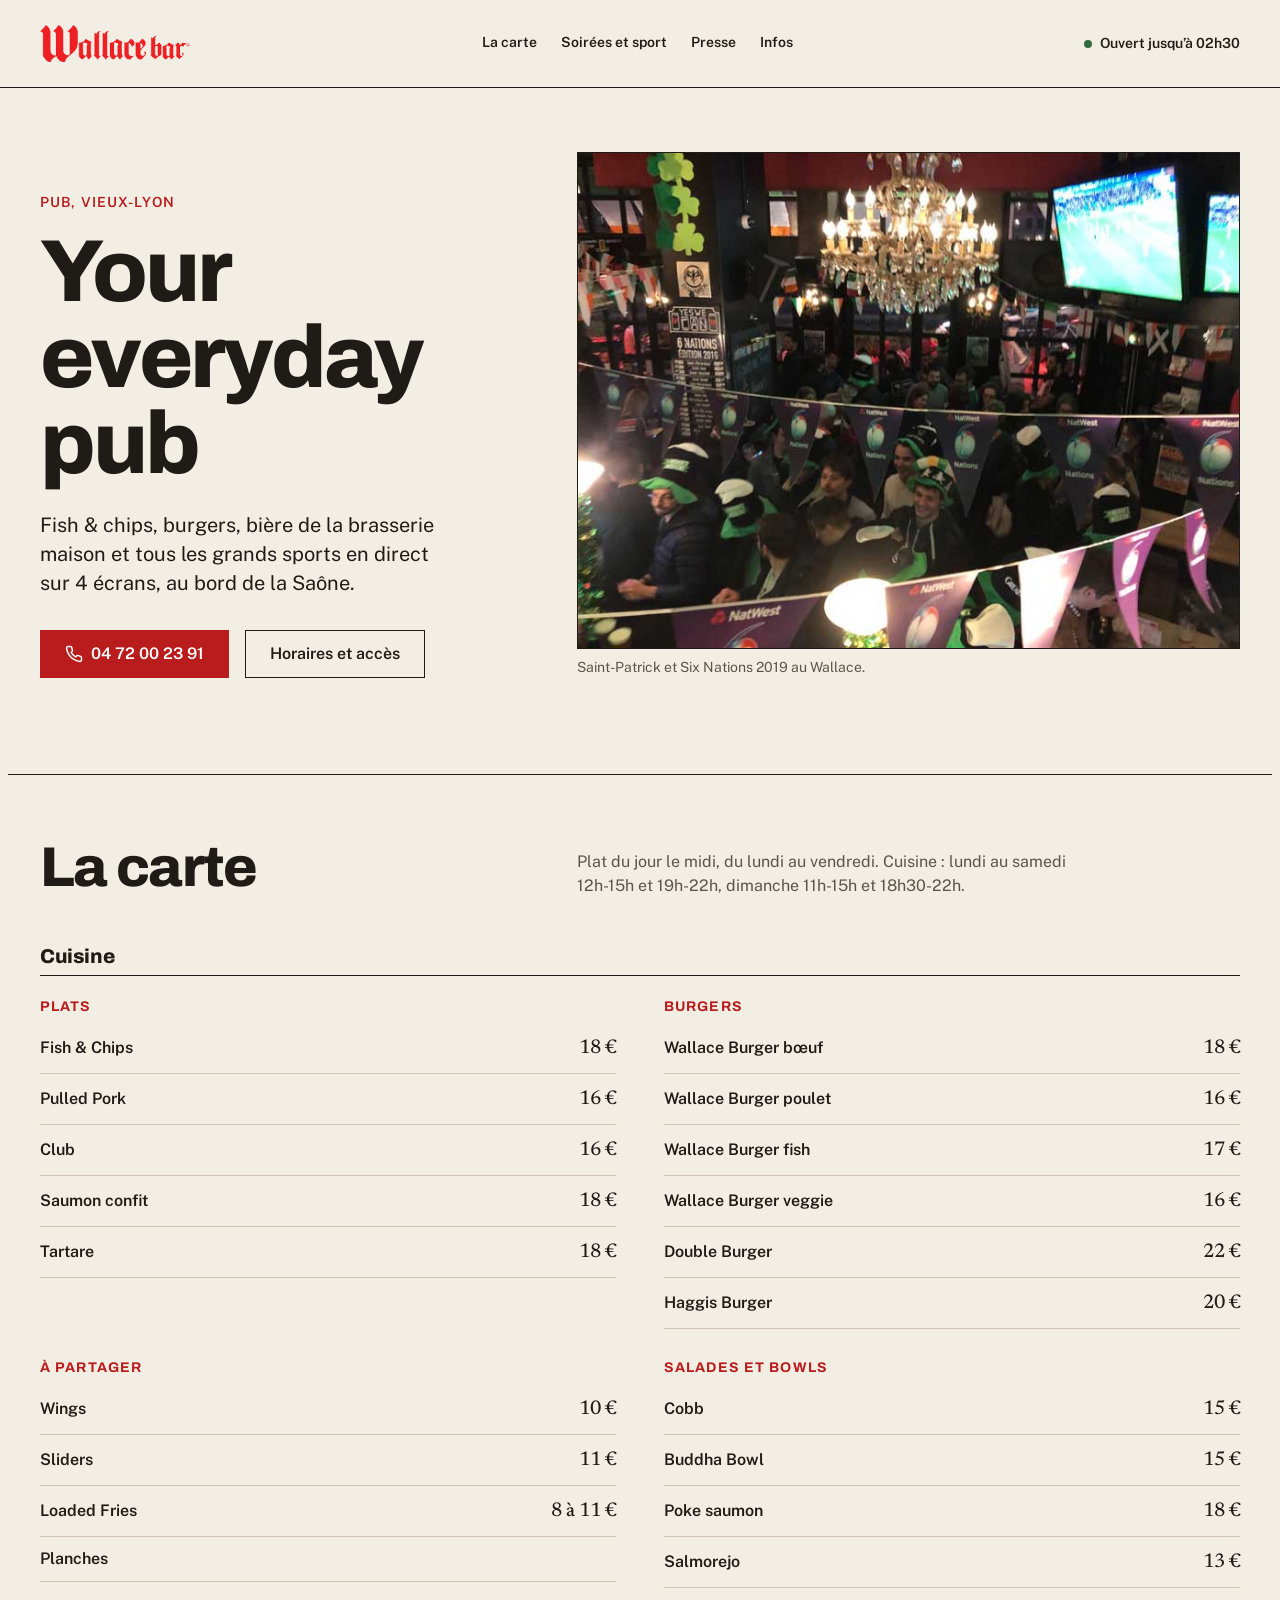
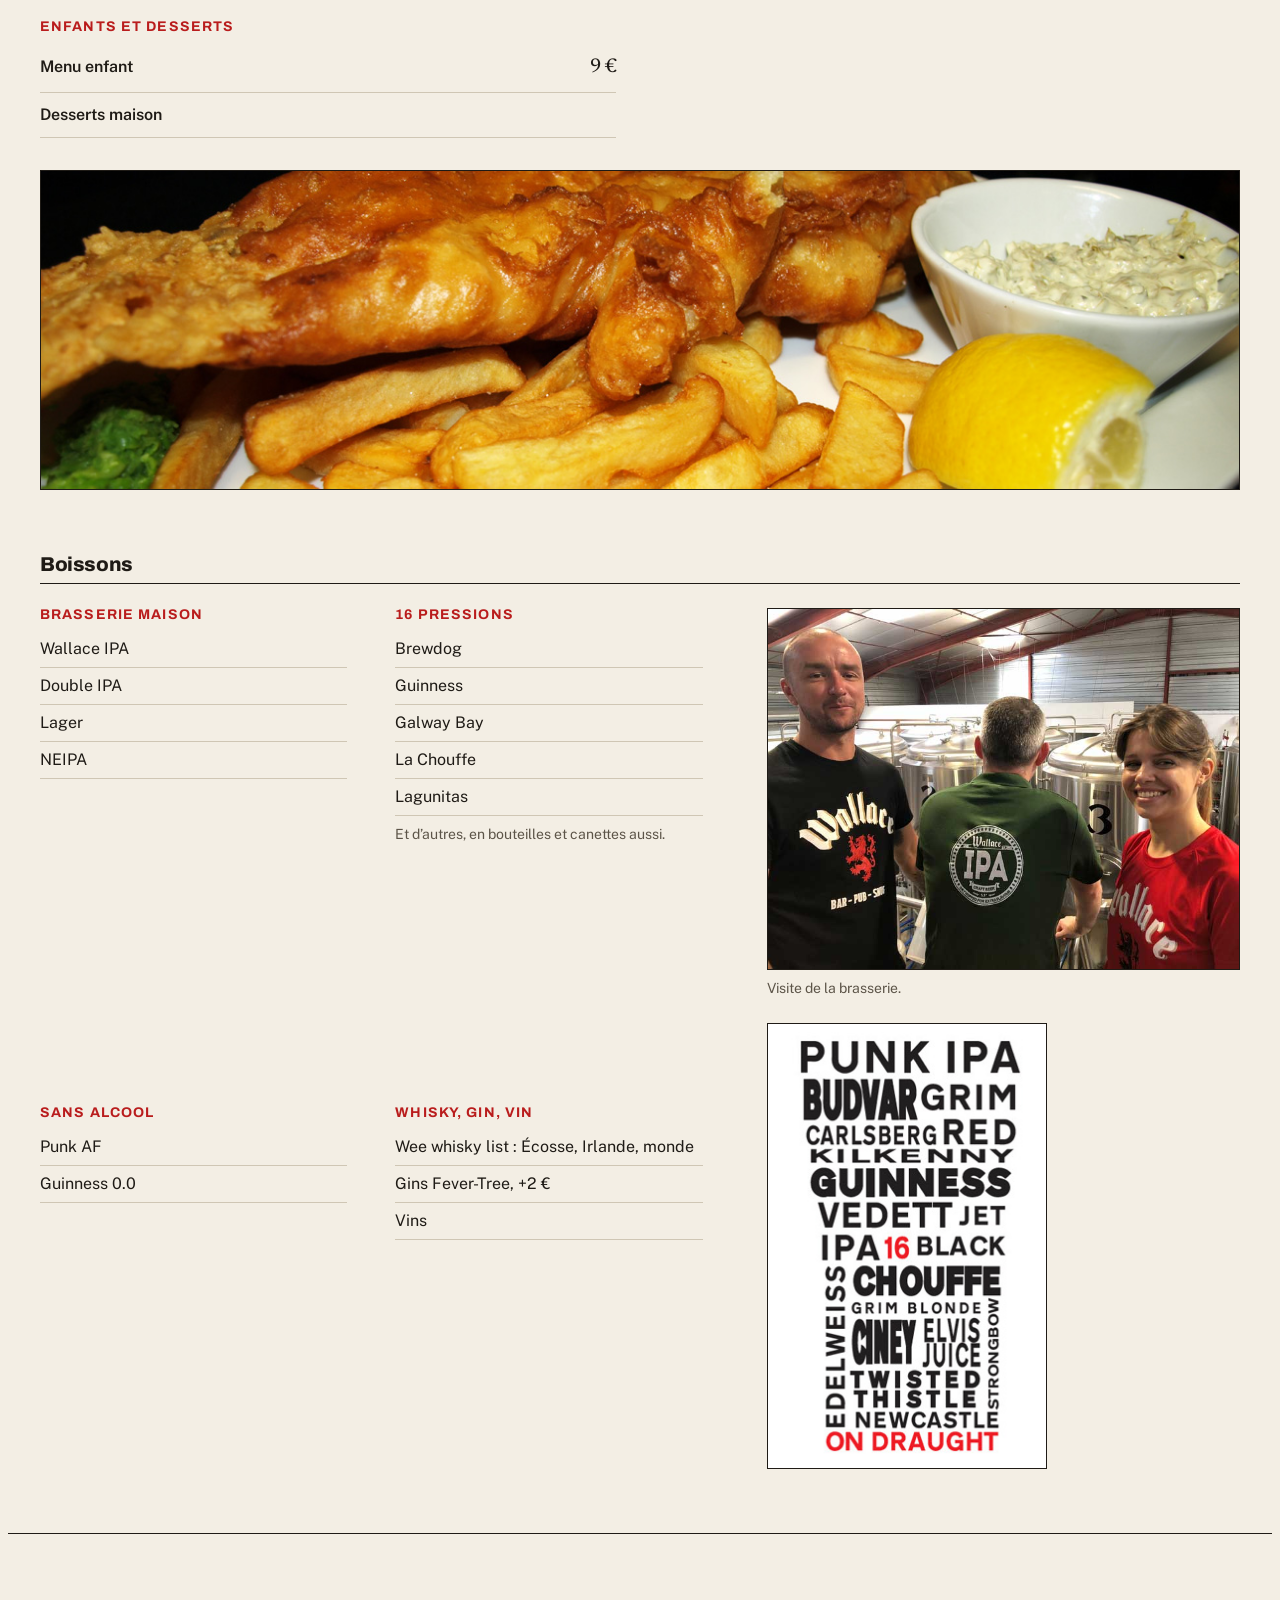
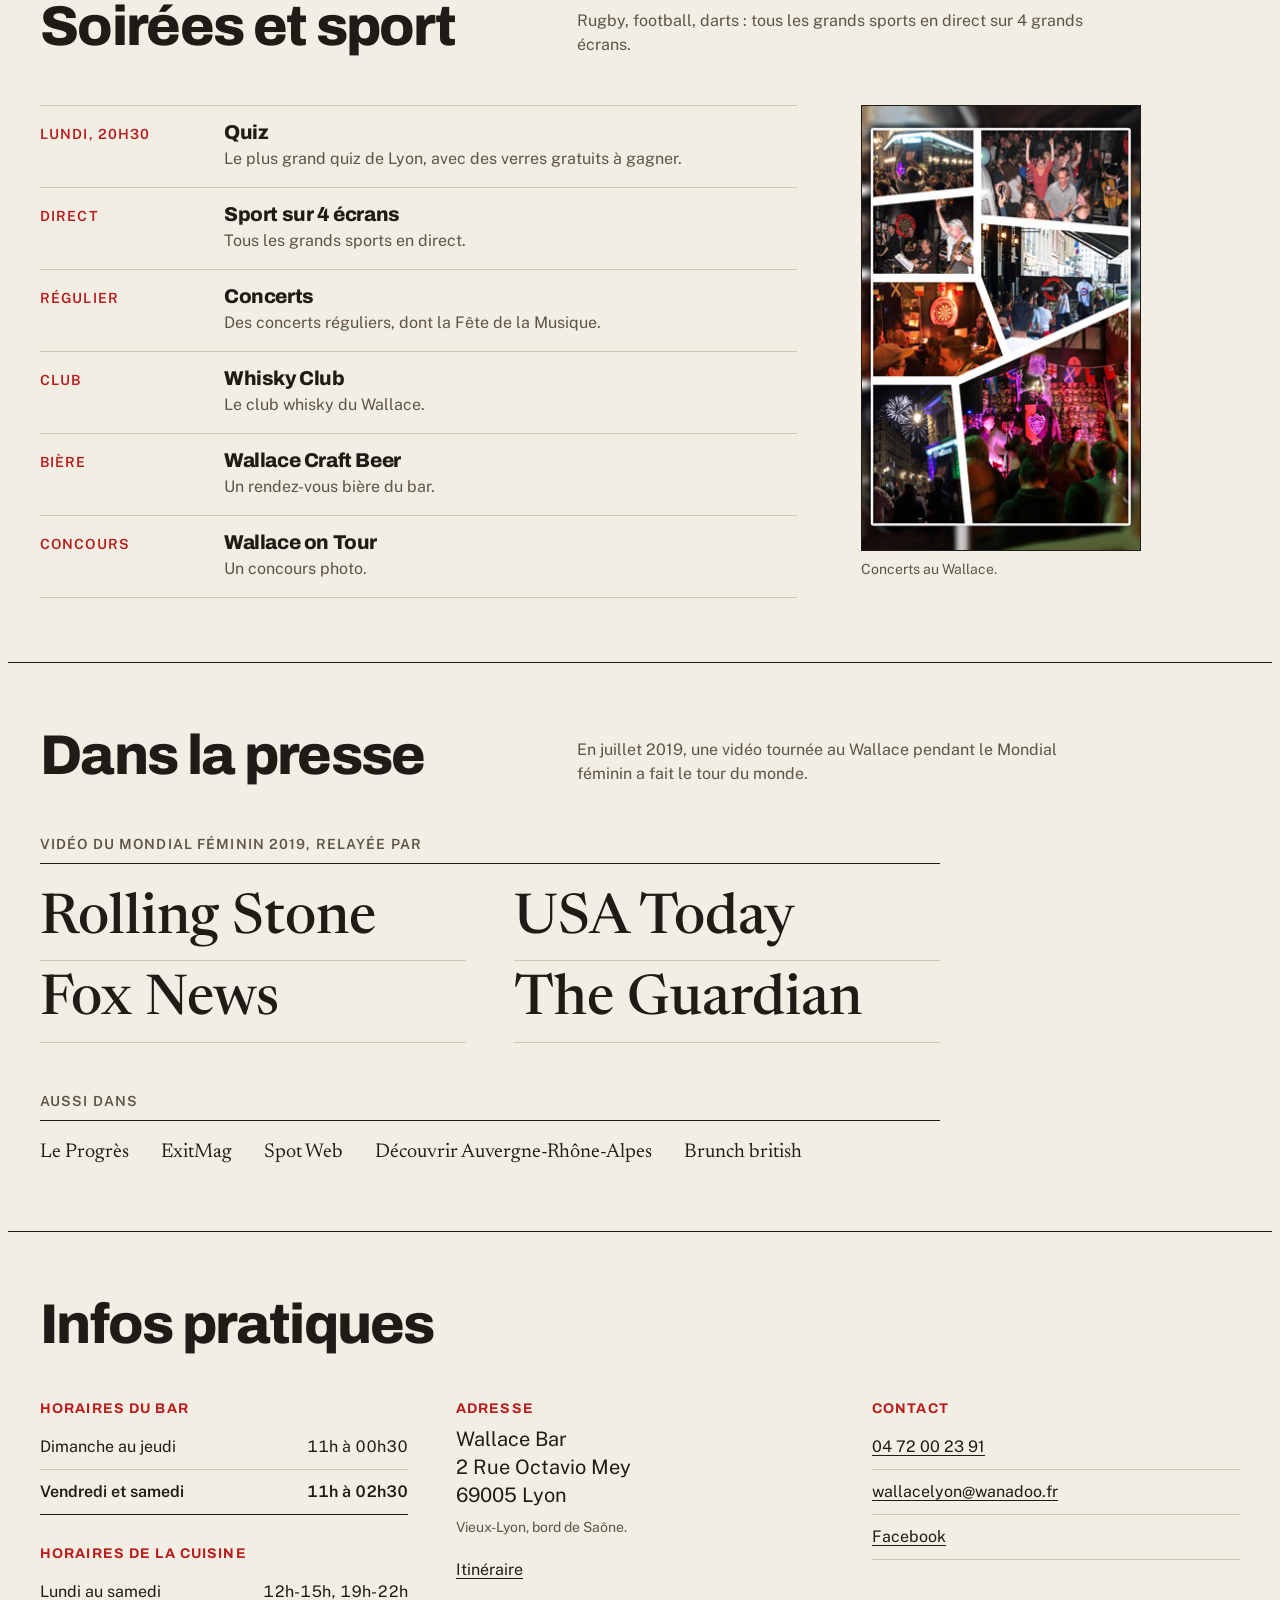
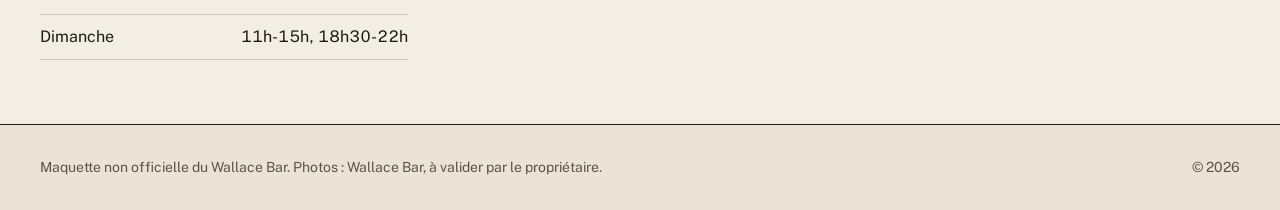
==== bar/index.html @ 7d2af1fa "Refonte anti-IA : deux versions (pub vivant, bar editorial), plan et photos officielles Co-Authored-" ====
<!doctype html>
<html lang="fr">
<head>
  <meta charset="utf-8">
  <meta name="viewport" content="width=device-width, initial-scale=1">
  <title>Wallace Bar Lyon, pub du Vieux-Lyon</title>
  <meta name="description" content="Wallace Bar, 2 rue Octavio Mey à Lyon 5e : fish & chips, burgers, bières de la brasserie maison, sport en direct sur 4 écrans, quiz le lundi à 20h30.">
  <meta name="theme-color" content="#f3eee4">
  <link rel="preconnect" href="https://fonts.googleapis.com">
  <link rel="preconnect" href="https://fonts.gstatic.com" crossorigin>
  <link href="https://fonts.googleapis.com/css2?family=Archivo:wght@700;800&family=Newsreader:wght@400;500&family=Public+Sans:wght@400;600&display=swap" rel="stylesheet">
  <link rel="stylesheet" href="styles.css">
  <script>document.documentElement.classList.add('js');</script>
  <script type="application/ld+json">
  {
    "@context": "https://schema.org",
    "@type": "BarOrPub",
    "name": "Wallace Bar",
    "description": "Pub à Lyon : fish & chips, burgers, bières de la brasserie maison, sport en direct sur 4 écrans.",
    "address": {
      "@type": "PostalAddress",
      "streetAddress": "2 Rue Octavio Mey",
      "postalCode": "69005",
      "addressLocality": "Lyon",
      "addressCountry": "FR"
    },
    "telephone": "+33472002391",
    "email": "wallacelyon@wanadoo.fr",
    "servesCuisine": ["Fish and chips", "Burgers"],
    "openingHoursSpecification": [
      { "@type": "OpeningHoursSpecification", "dayOfWeek": ["Sunday", "Monday", "Tuesday", "Wednesday", "Thursday"], "opens": "11:00", "closes": "00:30" },
      { "@type": "OpeningHoursSpecification", "dayOfWeek": ["Friday", "Saturday"], "opens": "11:00", "closes": "02:30" }
    ],
    "sameAs": ["https://www.facebook.com/wallace.bar.9"]
  }
  </script>
</head>
<body>
  <a class="skip" href="#contenu">Aller au contenu</a>

  <header class="top">
    <div class="wrap top__row">
      <a class="top__logo" href="#haut" aria-label="Wallace Bar, haut de page">
        <img src="../assets/img/real/wallacebarlogo.png" width="450" height="113" alt="Wallace bar">
      </a>
      <nav class="top__nav" aria-label="Principal">
        <ul>
          <li><a href="#carte">La carte</a></li>
          <li><a href="#soirees">Soirées et sport</a></li>
          <li><a href="#presse">Presse</a></li>
          <li><a href="#infos">Infos</a></li>
        </ul>
      </nav>
      <p class="status" data-status><span class="status__dot" aria-hidden="true"></span><span class="status__label">Horaires</span></p>
    </div>
  </header>

  <main id="contenu">
    <section class="hero wrap" id="haut" aria-labelledby="hero-titre">
      <div class="hero__text">
        <p class="kicker">Pub, Vieux-Lyon</p>
        <h1 id="hero-titre">Your everyday pub</h1>
        <p class="hero__lead">Fish &amp; chips, burgers, bière de la brasserie maison et tous les grands sports en direct sur 4 écrans, au bord de la Saône.</p>
        <p class="hero__actions">
          <a class="btn" href="tel:+33472002391">
            <svg viewBox="0 0 24 24" width="18" height="18" fill="none" stroke="currentColor" stroke-width="2" stroke-linecap="round" stroke-linejoin="round" aria-hidden="true"><path d="M22 16.92v3a2 2 0 0 1-2.18 2 19.79 19.79 0 0 1-8.63-3.07 19.5 19.5 0 0 1-6-6 19.79 19.79 0 0 1-3.07-8.67A2 2 0 0 1 4.11 2h3a2 2 0 0 1 2 1.72c.13.96.36 1.9.7 2.81a2 2 0 0 1-.45 2.11L8.09 9.91a16 16 0 0 0 6 6l1.27-1.27a2 2 0 0 1 2.11-.45c.91.34 1.85.57 2.81.7A2 2 0 0 1 22 16.92z"/></svg>
            04 72 00 23 91
          </a>
          <a class="btn btn--ghost" href="#infos">Horaires et accès</a>
        </p>
      </div>
      <figure class="hero__photo">
        <img src="../assets/img/real/st-patricks-2019-wallace-01.jpg" width="720" height="540" alt="La salle du Wallace pleine un soir de match, guirlandes de la Coupe des Six Nations, chapeaux verts de la Saint-Patrick et écrans de télévision au fond">
        <figcaption>Saint-Patrick et Six Nations 2019 au Wallace.</figcaption>
      </figure>
    </section>

    <section class="sec wrap" id="carte" aria-labelledby="carte-titre">
      <header class="sec__head">
        <h2 id="carte-titre">La carte</h2>
        <p>Plat du jour le midi, du lundi au vendredi. Cuisine : lundi au samedi 12h-15h et 19h-22h, dimanche 11h-15h et 18h30-22h.</p>
      </header>

      <h3 class="sub">Cuisine</h3>
      <div class="menu">
        <section class="menu__group" aria-labelledby="g-plats">
          <h4 id="g-plats">Plats</h4>
          <ul class="items">
            <li><span class="n">Fish &amp; Chips</span><span class="p">18 €</span></li>
            <li><span class="n">Pulled Pork</span><span class="p">16 €</span></li>
            <li><span class="n">Club</span><span class="p">16 €</span></li>
            <li><span class="n">Saumon confit</span><span class="p">18 €</span></li>
            <li><span class="n">Tartare</span><span class="p">18 €</span></li>
          </ul>
        </section>
        <section class="menu__group" aria-labelledby="g-burgers">
          <h4 id="g-burgers">Burgers</h4>
          <ul class="items">
            <li><span class="n">Wallace Burger bœuf</span><span class="p">18 €</span></li>
            <li><span class="n">Wallace Burger poulet</span><span class="p">16 €</span></li>
            <li><span class="n">Wallace Burger fish</span><span class="p">17 €</span></li>
            <li><span class="n">Wallace Burger veggie</span><span class="p">16 €</span></li>
            <li><span class="n">Double Burger</span><span class="p">22 €</span></li>
            <li><span class="n">Haggis Burger</span><span class="p">20 €</span></li>
          </ul>
        </section>
        <section class="menu__group" aria-labelledby="g-partage">
          <h4 id="g-partage">À partager</h4>
          <ul class="items">
            <li><span class="n">Wings</span><span class="p">10 €</span></li>
            <li><span class="n">Sliders</span><span class="p">11 €</span></li>
            <li><span class="n">Loaded Fries</span><span class="p">8 à 11 €</span></li>
            <li><span class="n">Planches</span><span class="p"></span></li>
          </ul>
        </section>
        <section class="menu__group" aria-labelledby="g-salades">
          <h4 id="g-salades">Salades et bowls</h4>
          <ul class="items">
            <li><span class="n">Cobb</span><span class="p">15 €</span></li>
            <li><span class="n">Buddha Bowl</span><span class="p">15 €</span></li>
            <li><span class="n">Poke saumon</span><span class="p">18 €</span></li>
            <li><span class="n">Salmorejo</span><span class="p">13 €</span></li>
          </ul>
        </section>
        <section class="menu__group" aria-labelledby="g-enfants">
          <h4 id="g-enfants">Enfants et desserts</h4>
          <ul class="items">
            <li><span class="n">Menu enfant</span><span class="p">9 €</span></li>
            <li><span class="n">Desserts maison</span><span class="p"></span></li>
          </ul>
        </section>
        <figure class="menu__photo">
          <img src="../assets/img/real/food-slider-fish-and-chips.jpg" width="1224" height="325" loading="lazy" alt="Fish and chips : filet de poisson en beignet doré, frites épaisses, sauce tartare et quartier de citron">
        </figure>
      </div>

      <h3 class="sub">Boissons</h3>
      <div class="drinks">
        <div class="drinks__list">
          <section class="menu__group" aria-labelledby="g-maison">
            <h4 id="g-maison">Brasserie maison</h4>
            <ul class="plain">
              <li>Wallace IPA</li>
              <li>Double IPA</li>
              <li>Lager</li>
              <li>NEIPA</li>
            </ul>
          </section>
          <section class="menu__group" aria-labelledby="g-pressions">
            <h4 id="g-pressions">16 pressions</h4>
            <ul class="plain">
              <li>Brewdog</li>
              <li>Guinness</li>
              <li>Galway Bay</li>
              <li>La Chouffe</li>
              <li>Lagunitas</li>
            </ul>
            <p class="note">Et d’autres, en bouteilles et canettes aussi.</p>
          </section>
          <section class="menu__group" aria-labelledby="g-sans">
            <h4 id="g-sans">Sans alcool</h4>
            <ul class="plain">
              <li>Punk AF</li>
              <li>Guinness 0.0</li>
            </ul>
          </section>
          <section class="menu__group" aria-labelledby="g-spiritueux">
            <h4 id="g-spiritueux">Whisky, gin, vin</h4>
            <ul class="plain">
              <li>Wee whisky list : Écosse, Irlande, monde</li>
              <li>Gins Fever-Tree, +2 €</li>
              <li>Vins</li>
            </ul>
          </section>
        </div>
        <div class="drinks__photos">
          <figure>
            <img src="../assets/img/real/wallace-brewery-beer-ipa-visit-01.jpg" width="720" height="550" loading="lazy" alt="Trois personnes devant les cuves inox de la brasserie du Wallace, deux en tee-shirt Wallace et un de dos avec le logo IPA">
            <figcaption>Visite de la brasserie.</figcaption>
          </figure>
          <figure>
            <img src="../assets/img/real/wallace-bar-16-beers-on-draught.jpg" width="280" height="447" loading="lazy" alt="Affiche typographique « 16 on draught » listant des bières pression dont Punk IPA, Guinness, Vedett, Chouffe et Newcastle">
          </figure>
        </div>
      </div>
    </section>

    <section class="sec wrap" id="soirees" aria-labelledby="soirees-titre">
      <header class="sec__head">
        <h2 id="soirees-titre">Soirées et sport</h2>
        <p>Rugby, football, darts : tous les grands sports en direct sur 4 grands écrans.</p>
      </header>
      <div class="events">
        <ul class="agenda">
          <li>
            <span class="agenda__when">Lundi, 20h30</span>
            <div><h3>Quiz</h3><p>Le plus grand quiz de Lyon, avec des verres gratuits à gagner.</p></div>
          </li>
          <li>
            <span class="agenda__when">Direct</span>
            <div><h3>Sport sur 4 écrans</h3><p>Tous les grands sports en direct.</p></div>
          </li>
          <li>
            <span class="agenda__when">Régulier</span>
            <div><h3>Concerts</h3><p>Des concerts réguliers, dont la Fête de la Musique.</p></div>
          </li>
          <li>
            <span class="agenda__when">Club</span>
            <div><h3>Whisky Club</h3><p>Le club whisky du Wallace.</p></div>
          </li>
          <li>
            <span class="agenda__when">Bière</span>
            <div><h3>Wallace Craft Beer</h3><p>Un rendez-vous bière du bar.</p></div>
          </li>
          <li>
            <span class="agenda__when">Concours</span>
            <div><h3>Wallace on Tour</h3><p>Un concours photo.</p></div>
          </li>
        </ul>
        <figure class="events__photo">
          <img src="../assets/img/real/wallace-lyon-musique-concert-vendredi-samedi-fete-2020-rhone-saone-france-web.jpg" width="280" height="447" loading="lazy" alt="Collage de photos de concerts au Wallace : musiciens sur scène, public, cible de fléchettes et feux d’artifice">
          <figcaption>Concerts au Wallace.</figcaption>
        </figure>
      </div>
    </section>

    <section class="sec wrap" id="presse" aria-labelledby="presse-titre">
      <header class="sec__head">
        <h2 id="presse-titre">Dans la presse</h2>
        <p>En juillet 2019, une vidéo tournée au Wallace pendant le Mondial féminin a fait le tour du monde.</p>
      </header>
      <div class="press">
        <p class="press__label">Vidéo du Mondial féminin 2019, relayée par</p>
        <ul class="press__big">
          <li>Rolling Stone</li>
          <li>USA Today</li>
          <li>Fox News</li>
          <li>The Guardian</li>
        </ul>
        <p class="press__label">Aussi dans</p>
        <ul class="press__small">
          <li>Le Progrès</li>
          <li>ExitMag</li>
          <li>Spot Web</li>
          <li>Découvrir Auvergne-Rhône-Alpes</li>
          <li>Brunch british</li>
        </ul>
      </div>
    </section>

    <section class="sec wrap" id="infos" aria-labelledby="infos-titre">
      <header class="sec__head">
        <h2 id="infos-titre">Infos pratiques</h2>
      </header>
      <div class="info">
        <div class="info__block">
          <h3>Horaires du bar</h3>
          <ul class="rows" id="hours">
            <li data-days="0,1,2,3,4"><span>Dimanche au jeudi</span><span>11h à 00h30</span></li>
            <li data-days="5,6"><span>Vendredi et samedi</span><span>11h à 02h30</span></li>
          </ul>
          <h3>Horaires de la cuisine</h3>
          <ul class="rows">
            <li><span>Lundi au samedi</span><span>12h-15h, 19h-22h</span></li>
            <li><span>Dimanche</span><span>11h-15h, 18h30-22h</span></li>
          </ul>
        </div>
        <div class="info__block">
          <h3>Adresse</h3>
          <address>
            Wallace Bar<br>
            2 Rue Octavio Mey<br>
            69005 Lyon
          </address>
          <p class="note">Vieux-Lyon, bord de Saône.</p>
          <p><a class="link" href="https://www.google.com/maps/search/?api=1&amp;query=2+Rue+Octavio+Mey+69005+Lyon" target="_blank" rel="noopener">Itinéraire<span class="sr"> (nouvelle fenêtre)</span></a></p>
        </div>
        <div class="info__block">
          <h3>Contact</h3>
          <ul class="plain">
            <li><a class="link" href="tel:+33472002391">04 72 00 23 91</a></li>
            <li><a class="link" href="mailto:wallacelyon@wanadoo.fr">wallacelyon@wanadoo.fr</a></li>
            <li><a class="link" href="https://www.facebook.com/wallace.bar.9" target="_blank" rel="noopener">Facebook<span class="sr"> (nouvelle fenêtre)</span></a></li>
          </ul>
        </div>
      </div>
    </section>
  </main>

  <footer class="foot">
    <div class="wrap foot__row">
      <p>Maquette non officielle du Wallace Bar. Photos : Wallace Bar, à valider par le propriétaire.</p>
      <p>&copy; <span id="year">2026</span></p>
    </div>
  </footer>

  <nav class="dock" aria-label="Accès rapide">
    <a href="tel:+33472002391">
      <svg viewBox="0 0 24 24" width="18" height="18" fill="none" stroke="currentColor" stroke-width="2" stroke-linecap="round" stroke-linejoin="round" aria-hidden="true"><path d="M22 16.92v3a2 2 0 0 1-2.18 2 19.79 19.79 0 0 1-8.63-3.07 19.5 19.5 0 0 1-6-6 19.79 19.79 0 0 1-3.07-8.67A2 2 0 0 1 4.11 2h3a2 2 0 0 1 2 1.72c.13.96.36 1.9.7 2.81a2 2 0 0 1-.45 2.11L8.09 9.91a16 16 0 0 0 6 6l1.27-1.27a2 2 0 0 1 2.11-.45c.91.34 1.85.57 2.81.7A2 2 0 0 1 22 16.92z"/></svg>
      Appeler
    </a>
    <a href="https://www.google.com/maps/search/?api=1&amp;query=2+Rue+Octavio+Mey+69005+Lyon" target="_blank" rel="noopener">
      <svg viewBox="0 0 24 24" width="18" height="18" fill="none" stroke="currentColor" stroke-width="2" stroke-linecap="round" stroke-linejoin="round" aria-hidden="true"><path d="M20 10c0 6-8 12-8 12s-8-6-8-12a8 8 0 0 1 16 0Z"/><circle cx="12" cy="10" r="3"/></svg>
      Itinéraire
    </a>
  </nav>

  <script src="main.js"></script>
</body>
</html>
---- bar/styles.css ----
:root {
  --paper: #f3eee4;
  --paper-2: #ebe4d6;
  --ink: #1f1b16;
  --muted: #5c5448;
  --rule: #1f1b16;
  --rule-soft: #cfc6b4;
  --accent: #b91c1c;
  --accent-ink: #ffffff;
  --open: #2f6b3f;

  --font-display: "Archivo", "Helvetica Neue", Arial, sans-serif;
  --font-body: "Public Sans", "Helvetica Neue", Arial, sans-serif;
  --font-serif: "Newsreader", Georgia, "Times New Roman", serif;

  --fs-sm: 0.875rem;
  --fs-base: 1rem;
  --fs-md: 1.25rem;
  --fs-lg: 2rem;
  --fs-xl: 3.5rem;

  --s1: 4px;
  --s2: 8px;
  --s3: 16px;
  --s4: 24px;
  --s5: 32px;
  --s6: 48px;
  --s7: 64px;
  --s8: 96px;

  --radius: 0;
  --wrap: 1200px;
  --gutter: 20px;
  --dur: 350ms;
  --ease: cubic-bezier(0, 0, 0.2, 1);
}

*, *::before, *::after { box-sizing: border-box; }

html {
  scroll-behavior: smooth;
  scroll-padding-top: 88px;
  -webkit-text-size-adjust: 100%;
}

body {
  margin: 0;
  background: var(--paper);
  color: var(--ink);
  font-family: var(--font-body);
  font-size: var(--fs-base);
  line-height: 1.5;
  padding-bottom: 64px;
}

img { display: block; max-width: 100%; height: auto; }
ul { list-style: none; margin: 0; padding: 0; }
h1, h2, h3, h4, p, figure, address { margin: 0; }
address { font-style: normal; }

a { color: inherit; }

:focus-visible {
  outline: 3px solid var(--accent);
  outline-offset: 3px;
}

.wrap {
  width: 100%;
  max-width: calc(var(--wrap) + var(--gutter) * 2);
  margin-inline: auto;
  padding-inline: var(--gutter);
}

.sr {
  position: absolute;
  width: 1px;
  height: 1px;
  overflow: hidden;
  clip: rect(0 0 0 0);
  white-space: nowrap;
}

.skip {
  position: absolute;
  left: var(--s3);
  top: -80px;
  z-index: 100;
  background: var(--ink);
  color: var(--paper);
  padding: var(--s2) var(--s3);
}
.skip:focus { top: var(--s3); }

h1, h2, h3, h4 {
  font-family: var(--font-display);
  font-weight: 800;
  letter-spacing: -0.02em;
  line-height: 1.05;
}

/* En-tête */
.top {
  position: sticky;
  top: 0;
  z-index: 50;
  background: var(--paper);
  border-bottom: 1px solid var(--rule);
}
.top__row {
  display: grid;
  grid-template-columns: auto 1fr;
  align-items: center;
  gap: var(--s2) var(--s4);
  padding-block: var(--s3);
}
.top__logo img { width: 128px; height: auto; }
.top__nav { grid-column: 1 / -1; grid-row: 2; }
.top__nav ul { display: flex; flex-wrap: wrap; gap: 0 var(--s4); }
.top__nav a {
  display: inline-block;
  padding: var(--s2) 0;
  font-size: var(--fs-sm);
  font-weight: 600;
  text-decoration: none;
  border-bottom: 2px solid transparent;
}
.top__nav a:hover { border-bottom-color: var(--accent); }

.status {
  justify-self: end;
  display: inline-flex;
  align-items: center;
  gap: var(--s2);
  font-size: var(--fs-sm);
  font-weight: 600;
}
.status__dot {
  width: 8px;
  height: 8px;
  border-radius: 50%;
  background: var(--muted);
}
.status.is-open .status__dot { background: var(--open); }
.status.is-closed .status__dot { background: var(--accent); }

/* Hero */
.hero {
  display: grid;
  gap: var(--s5);
  padding-block: var(--s6) var(--s7);
}
.kicker {
  font-size: var(--fs-sm);
  font-weight: 600;
  text-transform: uppercase;
  letter-spacing: 0.08em;
  color: var(--accent);
  margin-bottom: var(--s3);
}
.hero h1 {
  font-size: clamp(2.75rem, 11vw, 5.5rem);
  letter-spacing: -0.035em;
  line-height: 0.98;
  margin-bottom: var(--s4);
}
.hero__lead {
  font-size: var(--fs-md);
  line-height: 1.45;
  max-width: 34ch;
  margin-bottom: var(--s5);
}
.hero__actions { display: flex; flex-wrap: wrap; gap: var(--s3); }
.hero__photo { max-width: 720px; }
.hero__photo img { width: 100%; border: 1px solid var(--rule); }

figcaption {
  font-size: var(--fs-sm);
  color: var(--muted);
  margin-top: var(--s2);
}

.btn {
  display: inline-flex;
  align-items: center;
  gap: var(--s2);
  min-height: 48px;
  padding: 0 var(--s4);
  background: var(--accent);
  color: var(--accent-ink);
  border: 1px solid var(--accent);
  font-weight: 600;
  text-decoration: none;
  transition: background var(--dur) var(--ease), color var(--dur) var(--ease);
}
.btn:hover { background: var(--ink); border-color: var(--ink); }
.btn:active { transform: translateY(1px); }
.btn--ghost { background: transparent; color: var(--ink); border-color: var(--ink); }
.btn--ghost:hover { background: var(--ink); color: var(--paper); }

/* Sections */
.sec {
  padding-block: var(--s7);
  border-top: 1px solid var(--rule);
}
.sec__head {
  display: grid;
  gap: var(--s3);
  margin-bottom: var(--s6);
}
.sec__head h2 { font-size: clamp(2rem, 6vw, 3.5rem); letter-spacing: -0.03em; }
.sec__head p { max-width: 52ch; color: var(--muted); }

.sub {
  font-size: var(--fs-md);
  padding-bottom: var(--s2);
  border-bottom: 1px solid var(--rule);
  margin-bottom: var(--s4);
}
.sub:not(:first-of-type) { margin-top: var(--s7); }

/* Carte */
.menu { display: grid; gap: var(--s5); }
.menu__group h4 {
  font-size: var(--fs-sm);
  font-weight: 700;
  text-transform: uppercase;
  letter-spacing: 0.08em;
  color: var(--accent);
  margin-bottom: var(--s2);
}
.items li {
  display: flex;
  align-items: baseline;
  gap: var(--s2);
  padding-block: 10px;
  border-bottom: 1px solid var(--rule-soft);
}
.items .n { flex: 1 1 auto; font-weight: 600; }
.items .p {
  flex: none;
  font-family: var(--font-serif);
  font-size: var(--fs-md);
  font-weight: 500;
  font-variant-numeric: lining-nums tabular-nums;
  text-align: right;
}
.menu__photo img { width: 100%; max-width: 1224px; border: 1px solid var(--rule); }

.plain li { padding-block: 6px; border-bottom: 1px solid var(--rule-soft); }
.note { font-size: var(--fs-sm); color: var(--muted); margin-top: var(--s2); }

.drinks { display: grid; gap: var(--s5); }
.drinks__list { display: grid; gap: var(--s5); }
.drinks__photos { display: grid; gap: var(--s4); align-content: start; }
.drinks__photos img { border: 1px solid var(--rule); }
.drinks__photos figure:last-child img { width: 280px; }

/* Soirées */
.events { display: grid; gap: var(--s5); }
.agenda li {
  display: grid;
  gap: var(--s1);
  padding-block: var(--s3);
  border-bottom: 1px solid var(--rule-soft);
}
.agenda li:first-child { border-top: 1px solid var(--rule-soft); }
.agenda__when {
  font-size: var(--fs-sm);
  font-weight: 600;
  text-transform: uppercase;
  letter-spacing: 0.08em;
  color: var(--accent);
}
.agenda h3 { font-size: var(--fs-md); margin-bottom: var(--s1); }
.agenda p { color: var(--muted); }
.events__photo img { border: 1px solid var(--rule); }

/* Presse */
.press { max-width: 900px; }
.press__label {
  font-size: var(--fs-sm);
  font-weight: 600;
  text-transform: uppercase;
  letter-spacing: 0.08em;
  color: var(--muted);
  padding-bottom: var(--s2);
  border-bottom: 1px solid var(--rule);
  margin-bottom: var(--s3);
}
.press__big { display: grid; margin-bottom: var(--s6); }
.press__big li {
  font-family: var(--font-serif);
  font-size: clamp(2rem, 7vw, 3.5rem);
  font-weight: 500;
  line-height: 1.15;
  padding-block: var(--s2);
  border-bottom: 1px solid var(--rule-soft);
}
.press__small { display: flex; flex-wrap: wrap; gap: var(--s2) var(--s5); }
.press__small li { font-family: var(--font-serif); font-size: var(--fs-md); }

/* Infos */
.info { display: grid; gap: var(--s6); }
.info h3 {
  font-size: var(--fs-sm);
  font-weight: 700;
  text-transform: uppercase;
  letter-spacing: 0.08em;
  color: var(--accent);
  margin-bottom: var(--s2);
}
.info h3:not(:first-child) { margin-top: var(--s5); }
.rows li {
  display: flex;
  justify-content: space-between;
  gap: var(--s3);
  padding-block: 10px;
  border-bottom: 1px solid var(--rule-soft);
}
.rows li span:last-child {
  font-variant-numeric: tabular-nums;
  text-align: right;
}
.rows li.is-today { font-weight: 600; border-bottom-color: var(--ink); }
.info address { font-size: var(--fs-md); line-height: 1.4; }
.info .note { margin-bottom: var(--s3); }
.link {
  display: inline-block;
  padding-block: var(--s1);
  text-decoration: underline;
  text-underline-offset: 3px;
  text-decoration-thickness: 1px;
}
.link:hover { color: var(--accent); }

/* Pied de page */
.foot { border-top: 1px solid var(--rule); background: var(--paper-2); }
.foot__row {
  display: flex;
  flex-wrap: wrap;
  justify-content: space-between;
  gap: var(--s2) var(--s4);
  padding-block: var(--s4);
  font-size: var(--fs-sm);
  color: var(--muted);
}

/* Dock mobile */
.dock {
  position: fixed;
  inset: auto 0 0 0;
  z-index: 60;
  display: grid;
  grid-template-columns: 1fr 1fr;
  background: var(--ink);
}
.dock a {
  display: flex;
  align-items: center;
  justify-content: center;
  gap: var(--s2);
  min-height: 56px;
  color: var(--paper);
  font-weight: 600;
  text-decoration: none;
}
.dock a + a { border-left: 1px solid #4a443a; }
.dock a:focus-visible { outline-color: #fff; outline-offset: -4px; }

/* Fondu discret */
.js .fade {
  opacity: 0;
  transition: opacity 600ms var(--ease);
}
.js .fade.in { opacity: 1; }

@media (min-width: 768px) {
  :root { --gutter: 32px; }
  .top__row { grid-template-columns: auto 1fr auto; }
  .top__logo img { width: 150px; }
  .top__nav { grid-column: 2; grid-row: 1; justify-self: center; }
  .top__nav a { padding-block: var(--s3); }
  .hero { padding-block: var(--s7) var(--s8); }
  .menu { grid-template-columns: repeat(2, 1fr); gap: var(--s5) var(--s6); }
  .menu__photo { grid-column: 1 / -1; }
  .drinks__list { grid-template-columns: repeat(2, 1fr); gap: var(--s5) var(--s6); }
  .agenda li { grid-template-columns: 160px 1fr; gap: var(--s4); align-items: baseline; }
  .info { grid-template-columns: repeat(3, 1fr); gap: var(--s6); }
  .foot__row { padding-block: var(--s5); }
}

@media (min-width: 1100px) {
  .hero {
    grid-template-columns: 5fr 7fr;
    gap: var(--s7);
    align-items: end;
  }
  .hero__photo { justify-self: end; }
  .sec__head { grid-template-columns: 5fr 7fr; gap: var(--s7); align-items: end; }
  .drinks { grid-template-columns: 7fr 5fr; gap: var(--s7); }
  .events { grid-template-columns: 8fr 4fr; gap: var(--s7); align-items: start; }
  .press__big { grid-template-columns: repeat(2, 1fr); column-gap: var(--s6); }
}

@media (min-width: 1024px) {
  body { padding-bottom: 0; }
  .dock { display: none; }
}

@media (prefers-reduced-motion: reduce) {
  html { scroll-behavior: auto; }
  .js .fade { opacity: 1; transition: none; }
  .btn { transition: none; }
}
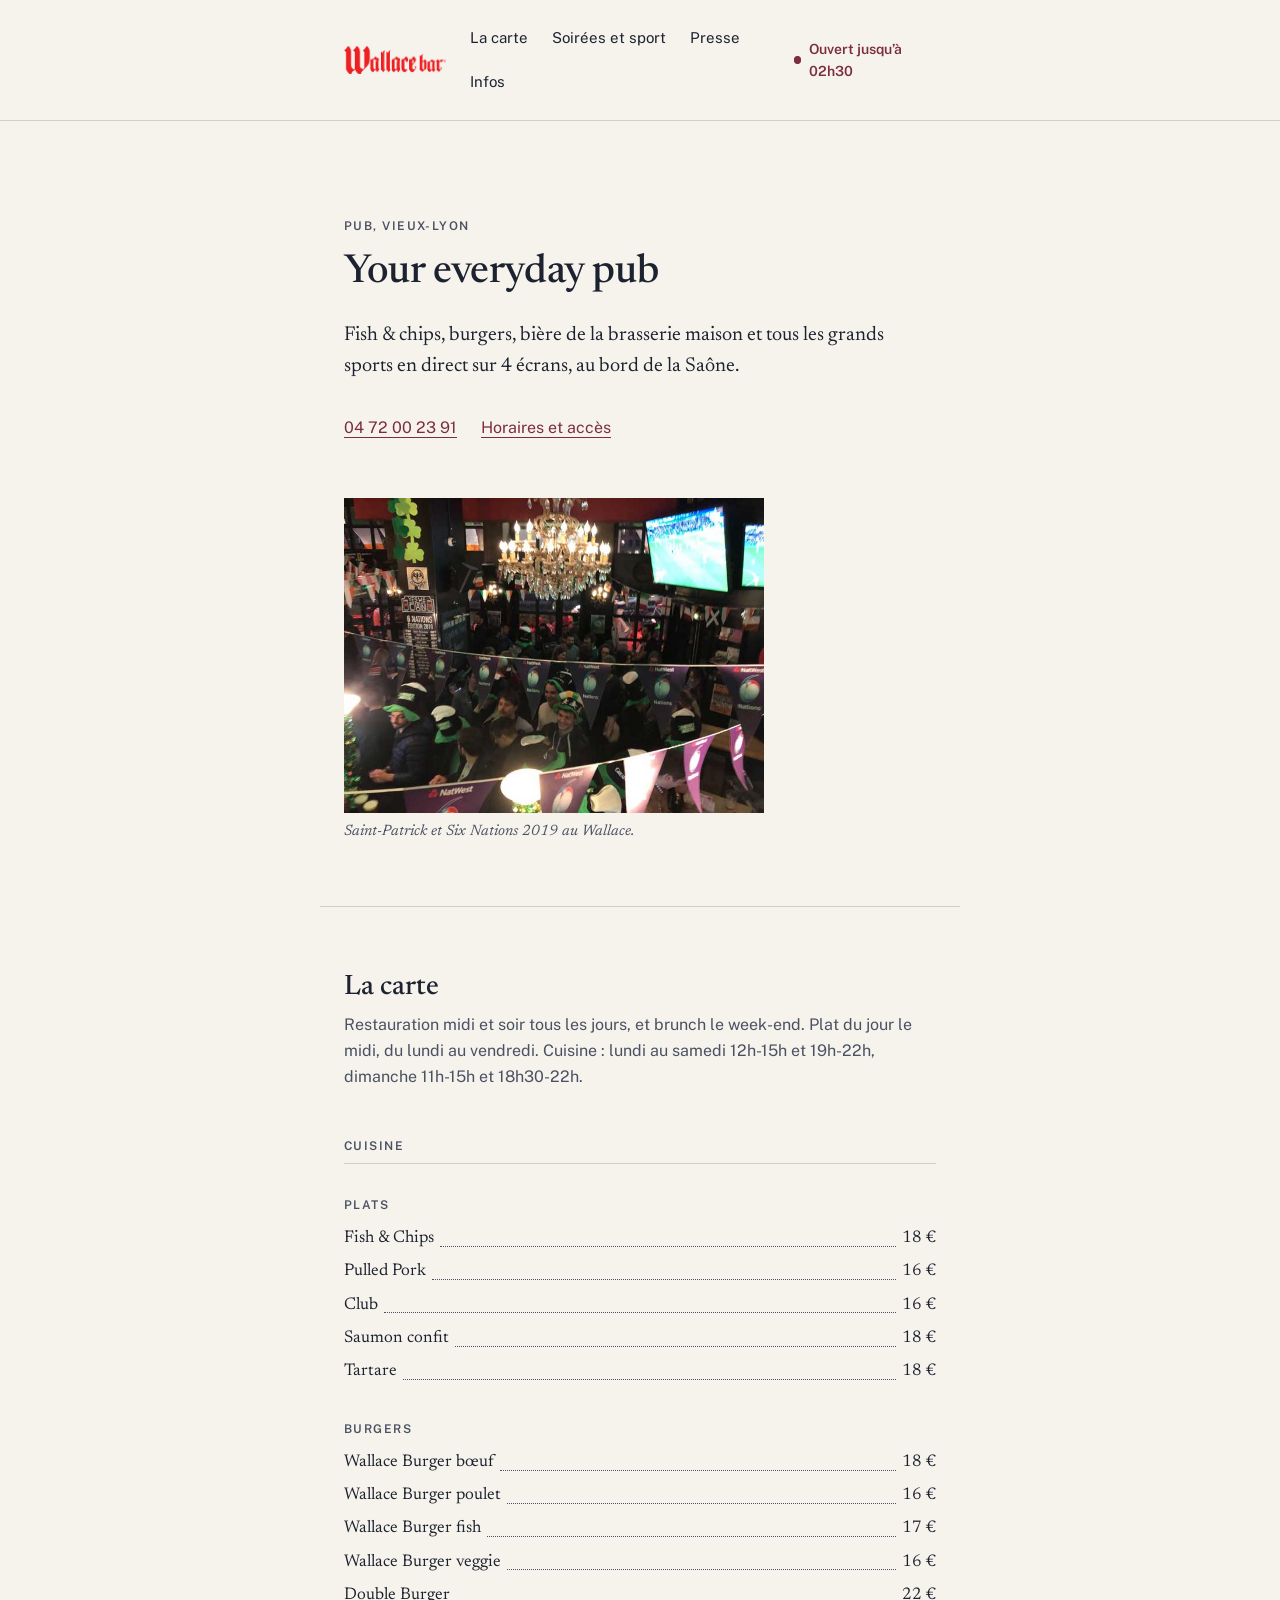
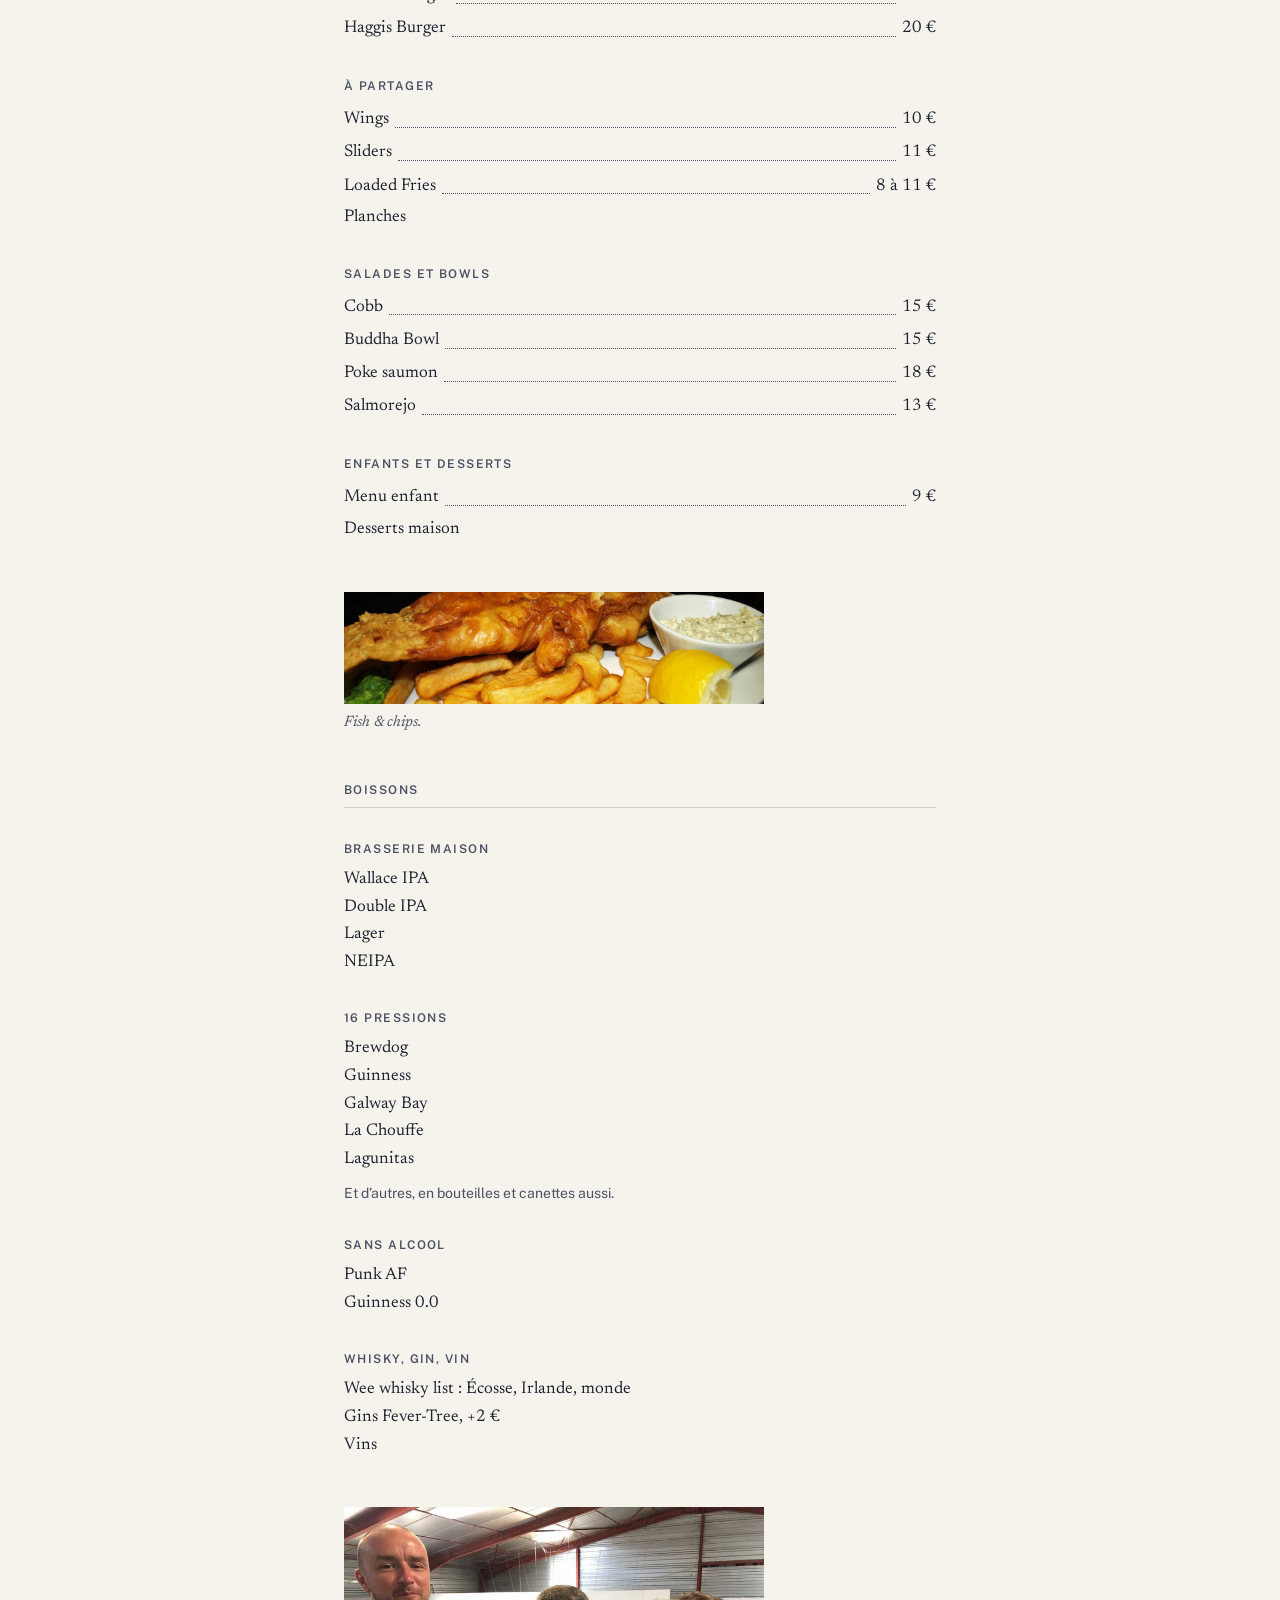
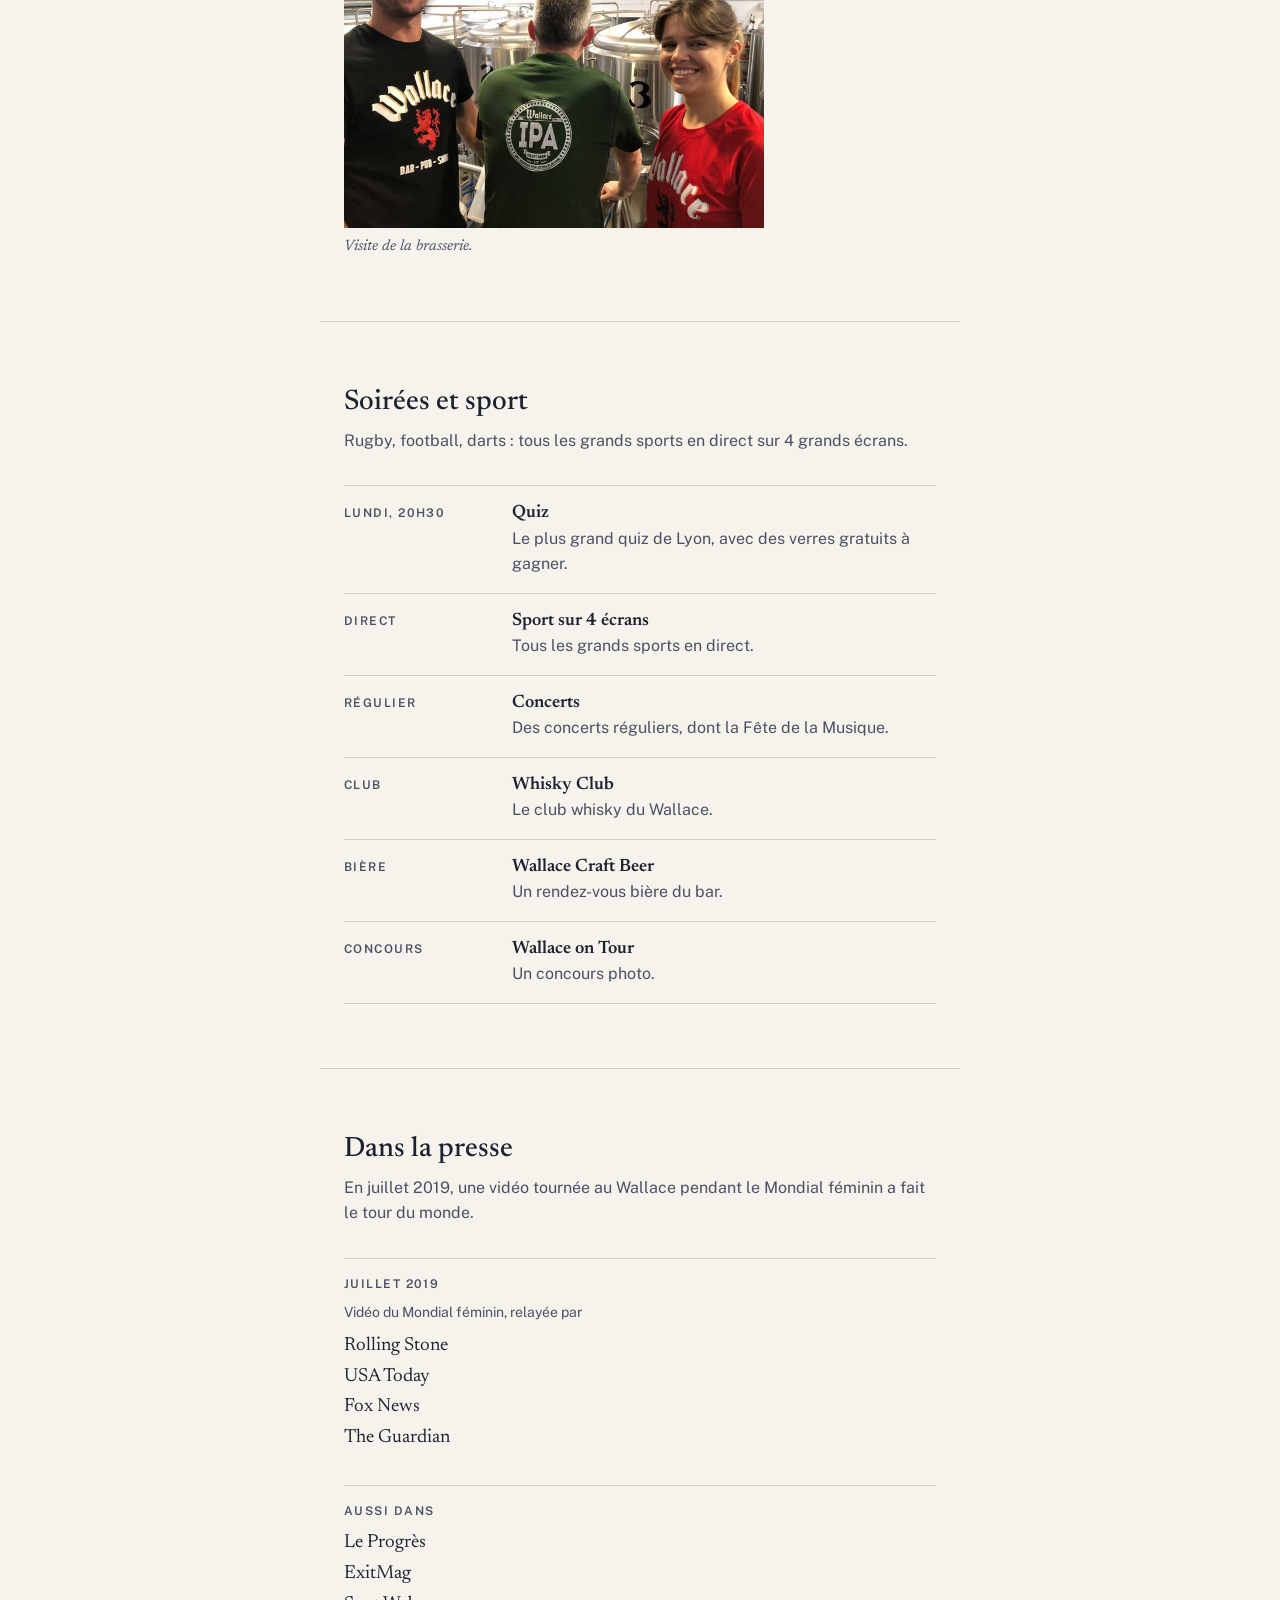
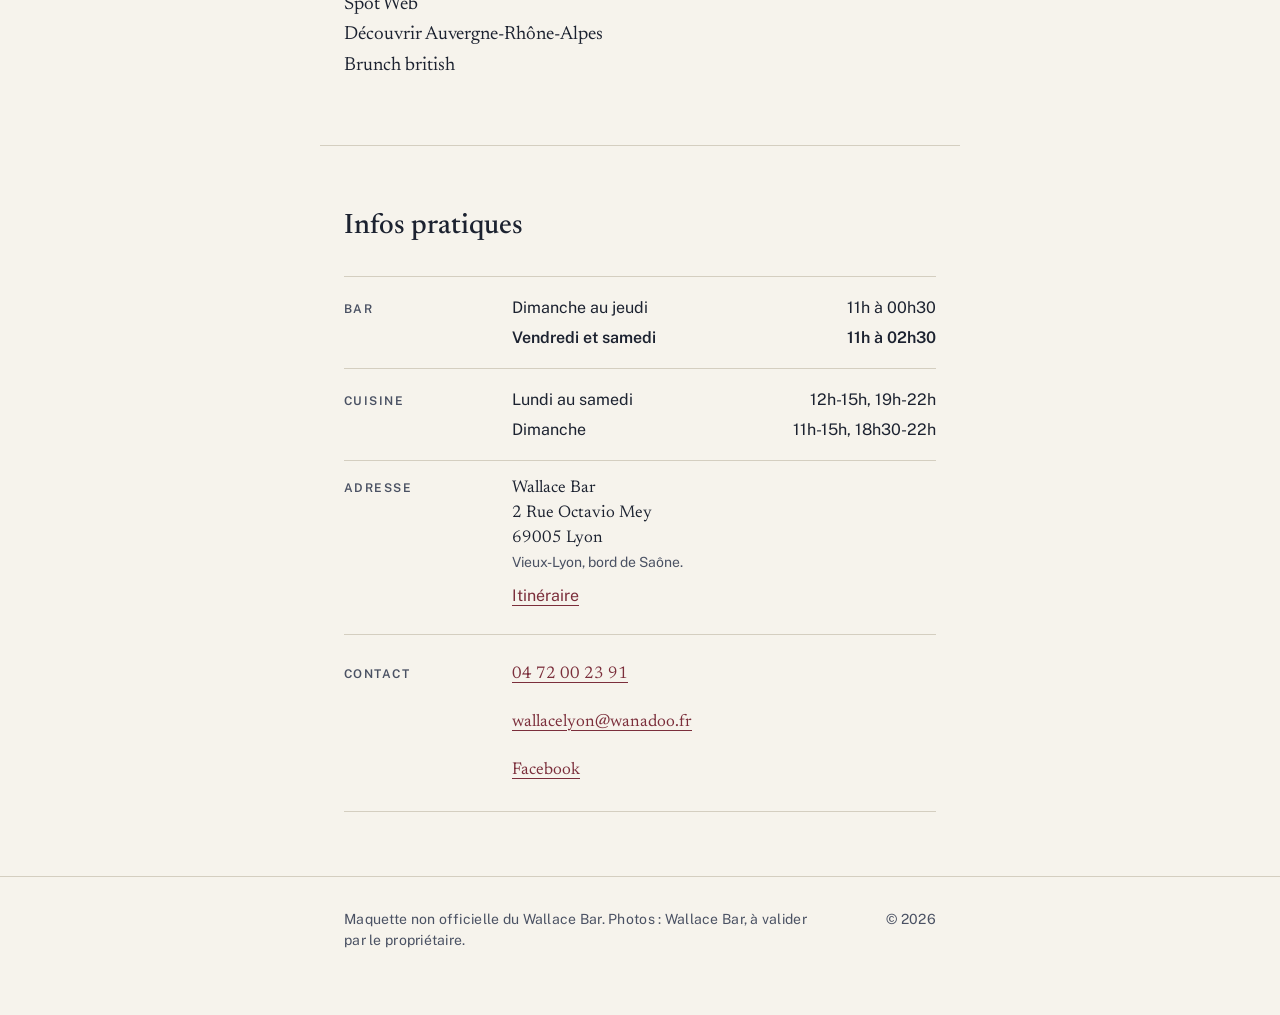
==== commit 5c01bdf8: "Deux themes distincts (pub sportif, editorial sobre), restauration midi/soir et brunch Co-Authored-B" ====
--- a/bar/index.html
+++ b/bar/index.html
@@ -5,10 +5,10 @@
   <meta name="viewport" content="width=device-width, initial-scale=1">
   <title>Wallace Bar Lyon, pub du Vieux-Lyon</title>
   <meta name="description" content="Wallace Bar, 2 rue Octavio Mey à Lyon 5e : fish & chips, burgers, bières de la brasserie maison, sport en direct sur 4 écrans, quiz le lundi à 20h30.">
-  <meta name="theme-color" content="#f3eee4">
+  <meta name="theme-color" content="#f6f3ec">
   <link rel="preconnect" href="https://fonts.googleapis.com">
   <link rel="preconnect" href="https://fonts.gstatic.com" crossorigin>
-  <link href="https://fonts.googleapis.com/css2?family=Archivo:wght@700;800&family=Newsreader:wght@400;500&family=Public+Sans:wght@400;600&display=swap" rel="stylesheet">
+  <link href="https://fonts.googleapis.com/css2?family=Newsreader:ital,opsz,wght@0,6..72,500;0,6..72,600;1,6..72,400&family=Public+Sans:wght@400;600&display=swap" rel="stylesheet">
   <link rel="stylesheet" href="styles.css">
   <script>document.documentElement.classList.add('js');</script>
   <script type="application/ld+json">
@@ -62,11 +62,10 @@
         <h1 id="hero-titre">Your everyday pub</h1>
         <p class="hero__lead">Fish &amp; chips, burgers, bière de la brasserie maison et tous les grands sports en direct sur 4 écrans, au bord de la Saône.</p>
         <p class="hero__actions">
-          <a class="btn" href="tel:+33472002391">
-            <svg viewBox="0 0 24 24" width="18" height="18" fill="none" stroke="currentColor" stroke-width="2" stroke-linecap="round" stroke-linejoin="round" aria-hidden="true"><path d="M22 16.92v3a2 2 0 0 1-2.18 2 19.79 19.79 0 0 1-8.63-3.07 19.5 19.5 0 0 1-6-6 19.79 19.79 0 0 1-3.07-8.67A2 2 0 0 1 4.11 2h3a2 2 0 0 1 2 1.72c.13.96.36 1.9.7 2.81a2 2 0 0 1-.45 2.11L8.09 9.91a16 16 0 0 0 6 6l1.27-1.27a2 2 0 0 1 2.11-.45c.91.34 1.85.57 2.81.7A2 2 0 0 1 22 16.92z"/></svg>
+          <a class="link" href="tel:+33472002391">
             04 72 00 23 91
           </a>
-          <a class="btn btn--ghost" href="#infos">Horaires et accès</a>
+          <a class="link" href="#infos">Horaires et accès</a>
         </p>
       </div>
       <figure class="hero__photo">
@@ -78,7 +77,7 @@
     <section class="sec wrap" id="carte" aria-labelledby="carte-titre">
       <header class="sec__head">
         <h2 id="carte-titre">La carte</h2>
-        <p>Plat du jour le midi, du lundi au vendredi. Cuisine : lundi au samedi 12h-15h et 19h-22h, dimanche 11h-15h et 18h30-22h.</p>
+        <p>Restauration midi et soir tous les jours, et brunch le week-end. Plat du jour le midi, du lundi au vendredi. Cuisine : lundi au samedi 12h-15h et 19h-22h, dimanche 11h-15h et 18h30-22h.</p>
       </header>
 
       <h3 class="sub">Cuisine</h3>
@@ -131,6 +130,7 @@
         </section>
         <figure class="menu__photo">
           <img src="../assets/img/real/food-slider-fish-and-chips.jpg" width="1224" height="325" loading="lazy" alt="Fish and chips : filet de poisson en beignet doré, frites épaisses, sauce tartare et quartier de citron">
+          <figcaption>Fish &amp; chips.</figcaption>
         </figure>
       </div>
 
@@ -178,9 +178,6 @@
             <img src="../assets/img/real/wallace-brewery-beer-ipa-visit-01.jpg" width="720" height="550" loading="lazy" alt="Trois personnes devant les cuves inox de la brasserie du Wallace, deux en tee-shirt Wallace et un de dos avec le logo IPA">
             <figcaption>Visite de la brasserie.</figcaption>
           </figure>
-          <figure>
-            <img src="../assets/img/real/wallace-bar-16-beers-on-draught.jpg" width="280" height="447" loading="lazy" alt="Affiche typographique « 16 on draught » listant des bières pression dont Punk IPA, Guinness, Vedett, Chouffe et Newcastle">
-          </figure>
         </div>
       </div>
     </section>
@@ -217,10 +214,6 @@
             <div><h3>Wallace on Tour</h3><p>Un concours photo.</p></div>
           </li>
         </ul>
-        <figure class="events__photo">
-          <img src="../assets/img/real/wallace-lyon-musique-concert-vendredi-samedi-fete-2020-rhone-saone-france-web.jpg" width="280" height="447" loading="lazy" alt="Collage de photos de concerts au Wallace : musiciens sur scène, public, cible de fléchettes et feux d’artifice">
-          <figcaption>Concerts au Wallace.</figcaption>
-        </figure>
       </div>
     </section>
 
@@ -230,21 +223,26 @@
         <p>En juillet 2019, une vidéo tournée au Wallace pendant le Mondial féminin a fait le tour du monde.</p>
       </header>
       <div class="press">
-        <p class="press__label">Vidéo du Mondial féminin 2019, relayée par</p>
-        <ul class="press__big">
-          <li>Rolling Stone</li>
-          <li>USA Today</li>
-          <li>Fox News</li>
-          <li>The Guardian</li>
-        </ul>
-        <p class="press__label">Aussi dans</p>
-        <ul class="press__small">
-          <li>Le Progrès</li>
-          <li>ExitMag</li>
-          <li>Spot Web</li>
-          <li>Découvrir Auvergne-Rhône-Alpes</li>
-          <li>Brunch british</li>
-        </ul>
+        <h3>Juillet 2019</h3>
+        <div class="press__body">
+          <p class="note">Vidéo du Mondial féminin, relayée par</p>
+          <ul class="press__list">
+            <li>Rolling Stone</li>
+            <li>USA Today</li>
+            <li>Fox News</li>
+            <li>The Guardian</li>
+          </ul>
+        </div>
+        <h3>Aussi dans</h3>
+        <div class="press__body">
+          <ul class="press__list">
+            <li>Le Progrès</li>
+            <li>ExitMag</li>
+            <li>Spot Web</li>
+            <li>Découvrir Auvergne-Rhône-Alpes</li>
+            <li>Brunch british</li>
+          </ul>
+        </div>
       </div>
     </section>
 
@@ -254,12 +252,14 @@
       </header>
       <div class="info">
         <div class="info__block">
-          <h3>Horaires du bar</h3>
+          <h3>Bar</h3>
           <ul class="rows" id="hours">
             <li data-days="0,1,2,3,4"><span>Dimanche au jeudi</span><span>11h à 00h30</span></li>
             <li data-days="5,6"><span>Vendredi et samedi</span><span>11h à 02h30</span></li>
           </ul>
-          <h3>Horaires de la cuisine</h3>
+        </div>
+        <div class="info__block">
+          <h3>Cuisine</h3>
           <ul class="rows">
             <li><span>Lundi au samedi</span><span>12h-15h, 19h-22h</span></li>
             <li><span>Dimanche</span><span>11h-15h, 18h30-22h</span></li>
@@ -296,11 +296,9 @@
 
   <nav class="dock" aria-label="Accès rapide">
     <a href="tel:+33472002391">
-      <svg viewBox="0 0 24 24" width="18" height="18" fill="none" stroke="currentColor" stroke-width="2" stroke-linecap="round" stroke-linejoin="round" aria-hidden="true"><path d="M22 16.92v3a2 2 0 0 1-2.18 2 19.79 19.79 0 0 1-8.63-3.07 19.5 19.5 0 0 1-6-6 19.79 19.79 0 0 1-3.07-8.67A2 2 0 0 1 4.11 2h3a2 2 0 0 1 2 1.72c.13.96.36 1.9.7 2.81a2 2 0 0 1-.45 2.11L8.09 9.91a16 16 0 0 0 6 6l1.27-1.27a2 2 0 0 1 2.11-.45c.91.34 1.85.57 2.81.7A2 2 0 0 1 22 16.92z"/></svg>
       Appeler
     </a>
     <a href="https://www.google.com/maps/search/?api=1&amp;query=2+Rue+Octavio+Mey+69005+Lyon" target="_blank" rel="noopener">
-      <svg viewBox="0 0 24 24" width="18" height="18" fill="none" stroke="currentColor" stroke-width="2" stroke-linecap="round" stroke-linejoin="round" aria-hidden="true"><path d="M20 10c0 6-8 12-8 12s-8-6-8-12a8 8 0 0 1 16 0Z"/><circle cx="12" cy="10" r="3"/></svg>
       Itinéraire
     </a>
   </nav>
--- a/bar/styles.css
+++ b/bar/styles.css
@@ -1,23 +1,12 @@
 :root {
-  --paper: #f3eee4;
-  --paper-2: #ebe4d6;
-  --ink: #1f1b16;
-  --muted: #5c5448;
-  --rule: #1f1b16;
-  --rule-soft: #cfc6b4;
-  --accent: #b91c1c;
-  --accent-ink: #ffffff;
-  --open: #2f6b3f;
+  --paper: #f6f3ec;
+  --ink: #1c2230;
+  --ink-soft: #4a5163;
+  --rule: #d4cec0;
+  --accent: #7b2e3b;
 
-  --font-display: "Archivo", "Helvetica Neue", Arial, sans-serif;
-  --font-body: "Public Sans", "Helvetica Neue", Arial, sans-serif;
-  --font-serif: "Newsreader", Georgia, "Times New Roman", serif;
-
-  --fs-sm: 0.875rem;
-  --fs-base: 1rem;
-  --fs-md: 1.25rem;
-  --fs-lg: 2rem;
-  --fs-xl: 3.5rem;
+  --serif: "Newsreader", Georgia, "Times New Roman", serif;
+  --sans: "Public Sans", "Segoe UI", sans-serif;
 
   --s1: 4px;
   --s2: 8px;
@@ -27,389 +16,157 @@
   --s6: 48px;
   --s7: 64px;
   --s8: 96px;
-
-  --radius: 0;
-  --wrap: 1200px;
-  --gutter: 20px;
-  --dur: 350ms;
-  --ease: cubic-bezier(0, 0, 0.2, 1);
 }
 
 *, *::before, *::after { box-sizing: border-box; }
 
-html {
-  scroll-behavior: smooth;
-  scroll-padding-top: 88px;
-  -webkit-text-size-adjust: 100%;
-}
+html { scroll-behavior: smooth; scroll-padding-top: 80px; -webkit-text-size-adjust: 100%; }
 
 body {
   margin: 0;
   background: var(--paper);
   color: var(--ink);
-  font-family: var(--font-body);
-  font-size: var(--fs-base);
-  line-height: 1.5;
-  padding-bottom: 64px;
+  font-family: var(--sans);
+  font-size: 1rem;
+  line-height: 1.6;
+  -webkit-font-smoothing: antialiased;
 }
 
 img { display: block; max-width: 100%; height: auto; }
 ul { list-style: none; margin: 0; padding: 0; }
 h1, h2, h3, h4, p, figure, address { margin: 0; }
 address { font-style: normal; }
-
 a { color: inherit; }
 
-:focus-visible {
-  outline: 3px solid var(--accent);
-  outline-offset: 3px;
+.sr {
+  position: absolute; width: 1px; height: 1px; margin: -1px; padding: 0;
+  overflow: hidden; clip: rect(0 0 0 0); white-space: nowrap; border: 0;
 }
 
-.wrap {
-  width: 100%;
-  max-width: calc(var(--wrap) + var(--gutter) * 2);
-  margin-inline: auto;
-  padding-inline: var(--gutter);
-}
-
-.sr {
-  position: absolute;
-  width: 1px;
-  height: 1px;
-  overflow: hidden;
-  clip: rect(0 0 0 0);
-  white-space: nowrap;
-}
+:focus-visible { outline: 2px solid var(--accent); outline-offset: 3px; }
 
 .skip {
-  position: absolute;
-  left: var(--s3);
-  top: -80px;
-  z-index: 100;
-  background: var(--ink);
-  color: var(--paper);
-  padding: var(--s2) var(--s3);
+  position: absolute; left: var(--s3); top: -80px; z-index: 50;
+  background: var(--ink); color: var(--paper); padding: var(--s2) var(--s3);
 }
 .skip:focus { top: var(--s3); }
 
-h1, h2, h3, h4 {
-  font-family: var(--font-display);
-  font-weight: 800;
-  letter-spacing: -0.02em;
-  line-height: 1.05;
+.wrap { width: 100%; max-width: 40rem; margin-inline: auto; padding-inline: var(--s4); }
+
+.kicker, .sub, .menu__group h4, .agenda__when, .info__block h3, .press h3, .foot {
+  font-size: 0.75rem; font-weight: 600; letter-spacing: 0.12em; text-transform: uppercase;
+  line-height: 1.5; color: var(--ink-soft);
+}
+.note { font-size: 0.875rem; color: var(--ink-soft); }
+
+/* En-tête */
+.top { background: var(--paper); border-bottom: 1px solid var(--rule); }
+.top__row { display: flex; flex-wrap: wrap; align-items: center; justify-content: space-between; gap: var(--s2) var(--s4); padding-block: var(--s3); }
+.top__logo img { height: 28px; width: auto; }
+.top__nav { order: 3; width: 100%; }
+.top__nav ul { display: flex; flex-wrap: wrap; gap: 0 var(--s4); }
+.top__nav a { display: inline-flex; align-items: center; min-height: 44px; font-size: 0.9375rem; text-decoration: none; }
+.top__nav a:hover { color: var(--accent); text-decoration: underline; text-underline-offset: 4px; }
+
+.status { display: flex; align-items: center; gap: var(--s2); font-size: 0.875rem; }
+.status__dot { width: 8px; height: 8px; border-radius: 50%; border: 1.5px solid var(--ink-soft); }
+.status.is-open { color: var(--accent); font-weight: 600; }
+.status.is-open .status__dot { background: var(--accent); border-color: var(--accent); }
+
+/* Intro */
+.hero { padding-block: var(--s8) var(--s7); }
+.kicker { margin-bottom: var(--s3); }
+.hero h1 { font-family: var(--serif); font-weight: 500; font-size: 2.5rem; line-height: 1.12; letter-spacing: -0.01em; }
+.hero__lead { margin-top: var(--s4); font-family: var(--serif); font-size: 1.25rem; line-height: 1.55; }
+.hero__actions { margin-top: var(--s4); display: flex; flex-wrap: wrap; gap: 0 var(--s4); }
+
+.link {
+  display: inline-flex; align-items: center; min-height: 44px;
+  color: var(--accent); text-decoration-line: underline; text-decoration-thickness: 1px; text-underline-offset: 4px;
+}
+.link:hover { color: var(--ink); }
+
+figure { max-width: 420px; }
+figcaption { margin-top: var(--s2); font-family: var(--serif); font-style: italic; font-size: 0.9375rem; line-height: 1.4; color: var(--ink-soft); }
+.hero__photo { margin-top: var(--s6); }
+
+/* Sections */
+.sec { padding-block: var(--s7); border-top: 1px solid var(--rule); }
+.sec__head h2 { font-family: var(--serif); font-weight: 500; font-size: 1.75rem; line-height: 1.2; }
+.sec__head p { margin-top: var(--s2); color: var(--ink-soft); }
+
+.sub { margin-top: var(--s6); padding-bottom: var(--s2); border-bottom: 1px solid var(--rule); }
+
+/* Carte */
+.menu__group { margin-top: var(--s5); }
+.menu__group h4 { margin-bottom: var(--s2); }
+.items li { display: flex; align-items: baseline; padding-block: 3px; }
+.items .n { display: flex; flex: 1; min-width: 0; font-family: var(--serif); font-size: 1.0625rem; line-height: 1.4; }
+.items .n::after { content: ""; flex: 1; min-width: 12px; margin: 0 6px; transform: translateY(-4px); border-bottom: 1px dotted var(--ink-soft); }
+.items li:has(.p:empty) .n::after { display: none; }
+.items .p { font-family: var(--serif); font-size: 1.0625rem; font-variant-numeric: lining-nums tabular-nums; white-space: nowrap; }
+.plain li { padding-block: 2px; font-family: var(--serif); font-size: 1.0625rem; line-height: 1.4; }
+.menu__group .note { margin-top: var(--s2); }
+.menu__photo, .drinks__photos { margin-top: var(--s6); }
+
+/* Agenda, presse, infos : étiquette puis texte */
+.agenda, .info, .press { margin-top: var(--s5); }
+.agenda li, .info__block, .press > h3 {
+  display: grid; grid-template-columns: 9rem minmax(0, 1fr); column-gap: var(--s4);
+}
+.agenda li, .info__block { padding-block: var(--s3); border-top: 1px solid var(--rule); align-items: baseline; }
+.agenda li:last-child, .info__block:last-child { border-bottom: 1px solid var(--rule); }
+.agenda h3 { font-family: var(--serif); font-weight: 600; font-size: 1.125rem; line-height: 1.3; }
+.agenda p { color: var(--ink-soft); }
+
+.press > h3 { display: block; margin-top: var(--s5); padding-top: var(--s3); border-top: 1px solid var(--rule); }
+.press > h3:first-child { margin-top: 0; }
+.press__body { margin-top: var(--s2); }
+.press__body .note { margin-bottom: var(--s2); }
+.press__list li { font-family: var(--serif); font-size: 1.1875rem; line-height: 1.4; padding-block: 2px; }
+
+.rows li { display: flex; justify-content: space-between; gap: var(--s3); padding-block: 2px; }
+.rows li.is-today { font-weight: 600; }
+address { font-family: var(--serif); font-size: 1.0625rem; line-height: 1.45; }
+.info__block > .note, .info__block > p { grid-column: 2; }
+.info__block .link { min-height: 44px; }
+
+.foot { border-top: 1px solid var(--rule); padding-block: var(--s5) var(--s7); }
+.foot__row { display: flex; justify-content: space-between; gap: var(--s4); flex-wrap: wrap; }
+.foot p { max-width: 52ch; text-transform: none; letter-spacing: 0.02em; font-weight: 400; font-size: 0.875rem; }
+
+.dock { display: none; }
+
+.js .fade { opacity: 0; transition: opacity 0.5s ease-out; }
+.js .fade.in { opacity: 1; }
+
+@media (min-width: 861px) {
+  .top__row { flex-wrap: nowrap; }
+  .top__nav { order: 0; width: auto; margin-left: auto; }
 }
 
-/* En-tête */
-.top {
-  position: sticky;
-  top: 0;
-  z-index: 50;
-  background: var(--paper);
-  border-bottom: 1px solid var(--rule);
-}
-.top__row {
-  display: grid;
-  grid-template-columns: auto 1fr;
-  align-items: center;
-  gap: var(--s2) var(--s4);
-  padding-block: var(--s3);
-}
-.top__logo img { width: 128px; height: auto; }
-.top__nav { grid-column: 1 / -1; grid-row: 2; }
-.top__nav ul { display: flex; flex-wrap: wrap; gap: 0 var(--s4); }
-.top__nav a {
-  display: inline-block;
-  padding: var(--s2) 0;
-  font-size: var(--fs-sm);
-  font-weight: 600;
-  text-decoration: none;
-  border-bottom: 2px solid transparent;
-}
-.top__nav a:hover { border-bottom-color: var(--accent); }
-
-.status {
-  justify-self: end;
-  display: inline-flex;
-  align-items: center;
-  gap: var(--s2);
-  font-size: var(--fs-sm);
-  font-weight: 600;
-}
-.status__dot {
-  width: 8px;
-  height: 8px;
-  border-radius: 50%;
-  background: var(--muted);
-}
-.status.is-open .status__dot { background: var(--open); }
-.status.is-closed .status__dot { background: var(--accent); }
-
-/* Hero */
-.hero {
-  display: grid;
-  gap: var(--s5);
-  padding-block: var(--s6) var(--s7);
-}
-.kicker {
-  font-size: var(--fs-sm);
-  font-weight: 600;
-  text-transform: uppercase;
-  letter-spacing: 0.08em;
-  color: var(--accent);
-  margin-bottom: var(--s3);
-}
-.hero h1 {
-  font-size: clamp(2.75rem, 11vw, 5.5rem);
-  letter-spacing: -0.035em;
-  line-height: 0.98;
-  margin-bottom: var(--s4);
-}
-.hero__lead {
-  font-size: var(--fs-md);
-  line-height: 1.45;
-  max-width: 34ch;
-  margin-bottom: var(--s5);
-}
-.hero__actions { display: flex; flex-wrap: wrap; gap: var(--s3); }
-.hero__photo { max-width: 720px; }
-.hero__photo img { width: 100%; border: 1px solid var(--rule); }
-
-figcaption {
-  font-size: var(--fs-sm);
-  color: var(--muted);
-  margin-top: var(--s2);
+@media (max-width: 860px) {
+  .hero { padding-block: var(--s7) var(--s6); }
+  .sec { padding-block: var(--s6); }
+  body { padding-bottom: 56px; }
+  .dock {
+    display: grid; grid-template-columns: 1fr 1fr;
+    position: fixed; left: 0; right: 0; bottom: 0; z-index: 30;
+    background: var(--paper); border-top: 1px solid var(--rule);
+  }
+  .dock a { display: flex; align-items: center; justify-content: center; min-height: 56px; font-size: 0.9375rem; text-decoration: none; color: var(--accent); }
+  .dock a + a { border-left: 1px solid var(--rule); }
 }
 
-.btn {
-  display: inline-flex;
-  align-items: center;
-  gap: var(--s2);
-  min-height: 48px;
-  padding: 0 var(--s4);
-  background: var(--accent);
-  color: var(--accent-ink);
-  border: 1px solid var(--accent);
-  font-weight: 600;
-  text-decoration: none;
-  transition: background var(--dur) var(--ease), color var(--dur) var(--ease);
-}
-.btn:hover { background: var(--ink); border-color: var(--ink); }
-.btn:active { transform: translateY(1px); }
-.btn--ghost { background: transparent; color: var(--ink); border-color: var(--ink); }
-.btn--ghost:hover { background: var(--ink); color: var(--paper); }
-
-/* Sections */
-.sec {
-  padding-block: var(--s7);
-  border-top: 1px solid var(--rule);
-}
-.sec__head {
-  display: grid;
-  gap: var(--s3);
-  margin-bottom: var(--s6);
-}
-.sec__head h2 { font-size: clamp(2rem, 6vw, 3.5rem); letter-spacing: -0.03em; }
-.sec__head p { max-width: 52ch; color: var(--muted); }
-
-.sub {
-  font-size: var(--fs-md);
-  padding-bottom: var(--s2);
-  border-bottom: 1px solid var(--rule);
-  margin-bottom: var(--s4);
-}
-.sub:not(:first-of-type) { margin-top: var(--s7); }
-
-/* Carte */
-.menu { display: grid; gap: var(--s5); }
-.menu__group h4 {
-  font-size: var(--fs-sm);
-  font-weight: 700;
-  text-transform: uppercase;
-  letter-spacing: 0.08em;
-  color: var(--accent);
-  margin-bottom: var(--s2);
-}
-.items li {
-  display: flex;
-  align-items: baseline;
-  gap: var(--s2);
-  padding-block: 10px;
-  border-bottom: 1px solid var(--rule-soft);
-}
-.items .n { flex: 1 1 auto; font-weight: 600; }
-.items .p {
-  flex: none;
-  font-family: var(--font-serif);
-  font-size: var(--fs-md);
-  font-weight: 500;
-  font-variant-numeric: lining-nums tabular-nums;
-  text-align: right;
-}
-.menu__photo img { width: 100%; max-width: 1224px; border: 1px solid var(--rule); }
-
-.plain li { padding-block: 6px; border-bottom: 1px solid var(--rule-soft); }
-.note { font-size: var(--fs-sm); color: var(--muted); margin-top: var(--s2); }
-
-.drinks { display: grid; gap: var(--s5); }
-.drinks__list { display: grid; gap: var(--s5); }
-.drinks__photos { display: grid; gap: var(--s4); align-content: start; }
-.drinks__photos img { border: 1px solid var(--rule); }
-.drinks__photos figure:last-child img { width: 280px; }
-
-/* Soirées */
-.events { display: grid; gap: var(--s5); }
-.agenda li {
-  display: grid;
-  gap: var(--s1);
-  padding-block: var(--s3);
-  border-bottom: 1px solid var(--rule-soft);
-}
-.agenda li:first-child { border-top: 1px solid var(--rule-soft); }
-.agenda__when {
-  font-size: var(--fs-sm);
-  font-weight: 600;
-  text-transform: uppercase;
-  letter-spacing: 0.08em;
-  color: var(--accent);
-}
-.agenda h3 { font-size: var(--fs-md); margin-bottom: var(--s1); }
-.agenda p { color: var(--muted); }
-.events__photo img { border: 1px solid var(--rule); }
-
-/* Presse */
-.press { max-width: 900px; }
-.press__label {
-  font-size: var(--fs-sm);
-  font-weight: 600;
-  text-transform: uppercase;
-  letter-spacing: 0.08em;
-  color: var(--muted);
-  padding-bottom: var(--s2);
-  border-bottom: 1px solid var(--rule);
-  margin-bottom: var(--s3);
-}
-.press__big { display: grid; margin-bottom: var(--s6); }
-.press__big li {
-  font-family: var(--font-serif);
-  font-size: clamp(2rem, 7vw, 3.5rem);
-  font-weight: 500;
-  line-height: 1.15;
-  padding-block: var(--s2);
-  border-bottom: 1px solid var(--rule-soft);
-}
-.press__small { display: flex; flex-wrap: wrap; gap: var(--s2) var(--s5); }
-.press__small li { font-family: var(--font-serif); font-size: var(--fs-md); }
-
-/* Infos */
-.info { display: grid; gap: var(--s6); }
-.info h3 {
-  font-size: var(--fs-sm);
-  font-weight: 700;
-  text-transform: uppercase;
-  letter-spacing: 0.08em;
-  color: var(--accent);
-  margin-bottom: var(--s2);
-}
-.info h3:not(:first-child) { margin-top: var(--s5); }
-.rows li {
-  display: flex;
-  justify-content: space-between;
-  gap: var(--s3);
-  padding-block: 10px;
-  border-bottom: 1px solid var(--rule-soft);
-}
-.rows li span:last-child {
-  font-variant-numeric: tabular-nums;
-  text-align: right;
-}
-.rows li.is-today { font-weight: 600; border-bottom-color: var(--ink); }
-.info address { font-size: var(--fs-md); line-height: 1.4; }
-.info .note { margin-bottom: var(--s3); }
-.link {
-  display: inline-block;
-  padding-block: var(--s1);
-  text-decoration: underline;
-  text-underline-offset: 3px;
-  text-decoration-thickness: 1px;
-}
-.link:hover { color: var(--accent); }
-
-/* Pied de page */
-.foot { border-top: 1px solid var(--rule); background: var(--paper-2); }
-.foot__row {
-  display: flex;
-  flex-wrap: wrap;
-  justify-content: space-between;
-  gap: var(--s2) var(--s4);
-  padding-block: var(--s4);
-  font-size: var(--fs-sm);
-  color: var(--muted);
-}
-
-/* Dock mobile */
-.dock {
-  position: fixed;
-  inset: auto 0 0 0;
-  z-index: 60;
-  display: grid;
-  grid-template-columns: 1fr 1fr;
-  background: var(--ink);
-}
-.dock a {
-  display: flex;
-  align-items: center;
-  justify-content: center;
-  gap: var(--s2);
-  min-height: 56px;
-  color: var(--paper);
-  font-weight: 600;
-  text-decoration: none;
-}
-.dock a + a { border-left: 1px solid #4a443a; }
-.dock a:focus-visible { outline-color: #fff; outline-offset: -4px; }
-
-/* Fondu discret */
-.js .fade {
-  opacity: 0;
-  transition: opacity 600ms var(--ease);
-}
-.js .fade.in { opacity: 1; }
-
-@media (min-width: 768px) {
-  :root { --gutter: 32px; }
-  .top__row { grid-template-columns: auto 1fr auto; }
-  .top__logo img { width: 150px; }
-  .top__nav { grid-column: 2; grid-row: 1; justify-self: center; }
-  .top__nav a { padding-block: var(--s3); }
-  .hero { padding-block: var(--s7) var(--s8); }
-  .menu { grid-template-columns: repeat(2, 1fr); gap: var(--s5) var(--s6); }
-  .menu__photo { grid-column: 1 / -1; }
-  .drinks__list { grid-template-columns: repeat(2, 1fr); gap: var(--s5) var(--s6); }
-  .agenda li { grid-template-columns: 160px 1fr; gap: var(--s4); align-items: baseline; }
-  .info { grid-template-columns: repeat(3, 1fr); gap: var(--s6); }
-  .foot__row { padding-block: var(--s5); }
-}
-
-@media (min-width: 1100px) {
-  .hero {
-    grid-template-columns: 5fr 7fr;
-    gap: var(--s7);
-    align-items: end;
-  }
-  .hero__photo { justify-self: end; }
-  .sec__head { grid-template-columns: 5fr 7fr; gap: var(--s7); align-items: end; }
-  .drinks { grid-template-columns: 7fr 5fr; gap: var(--s7); }
-  .events { grid-template-columns: 8fr 4fr; gap: var(--s7); align-items: start; }
-  .press__big { grid-template-columns: repeat(2, 1fr); column-gap: var(--s6); }
-}
-
-@media (min-width: 1024px) {
-  body { padding-bottom: 0; }
-  .dock { display: none; }
+@media (max-width: 480px) {
+  .agenda li, .info__block { grid-template-columns: minmax(0, 1fr); row-gap: 2px; }
+  .info__block > .note, .info__block > p { grid-column: 1; }
+  .hero h1 { font-size: 2.125rem; }
+  .foot__row { flex-direction: column; }
 }
 
 @media (prefers-reduced-motion: reduce) {
   html { scroll-behavior: auto; }
-  .js .fade { opacity: 1; transition: none; }
-  .btn { transition: none; }
+  *, *::before, *::after { transition: none !important; animation: none !important; }
+  .js .fade { opacity: 1; }
 }
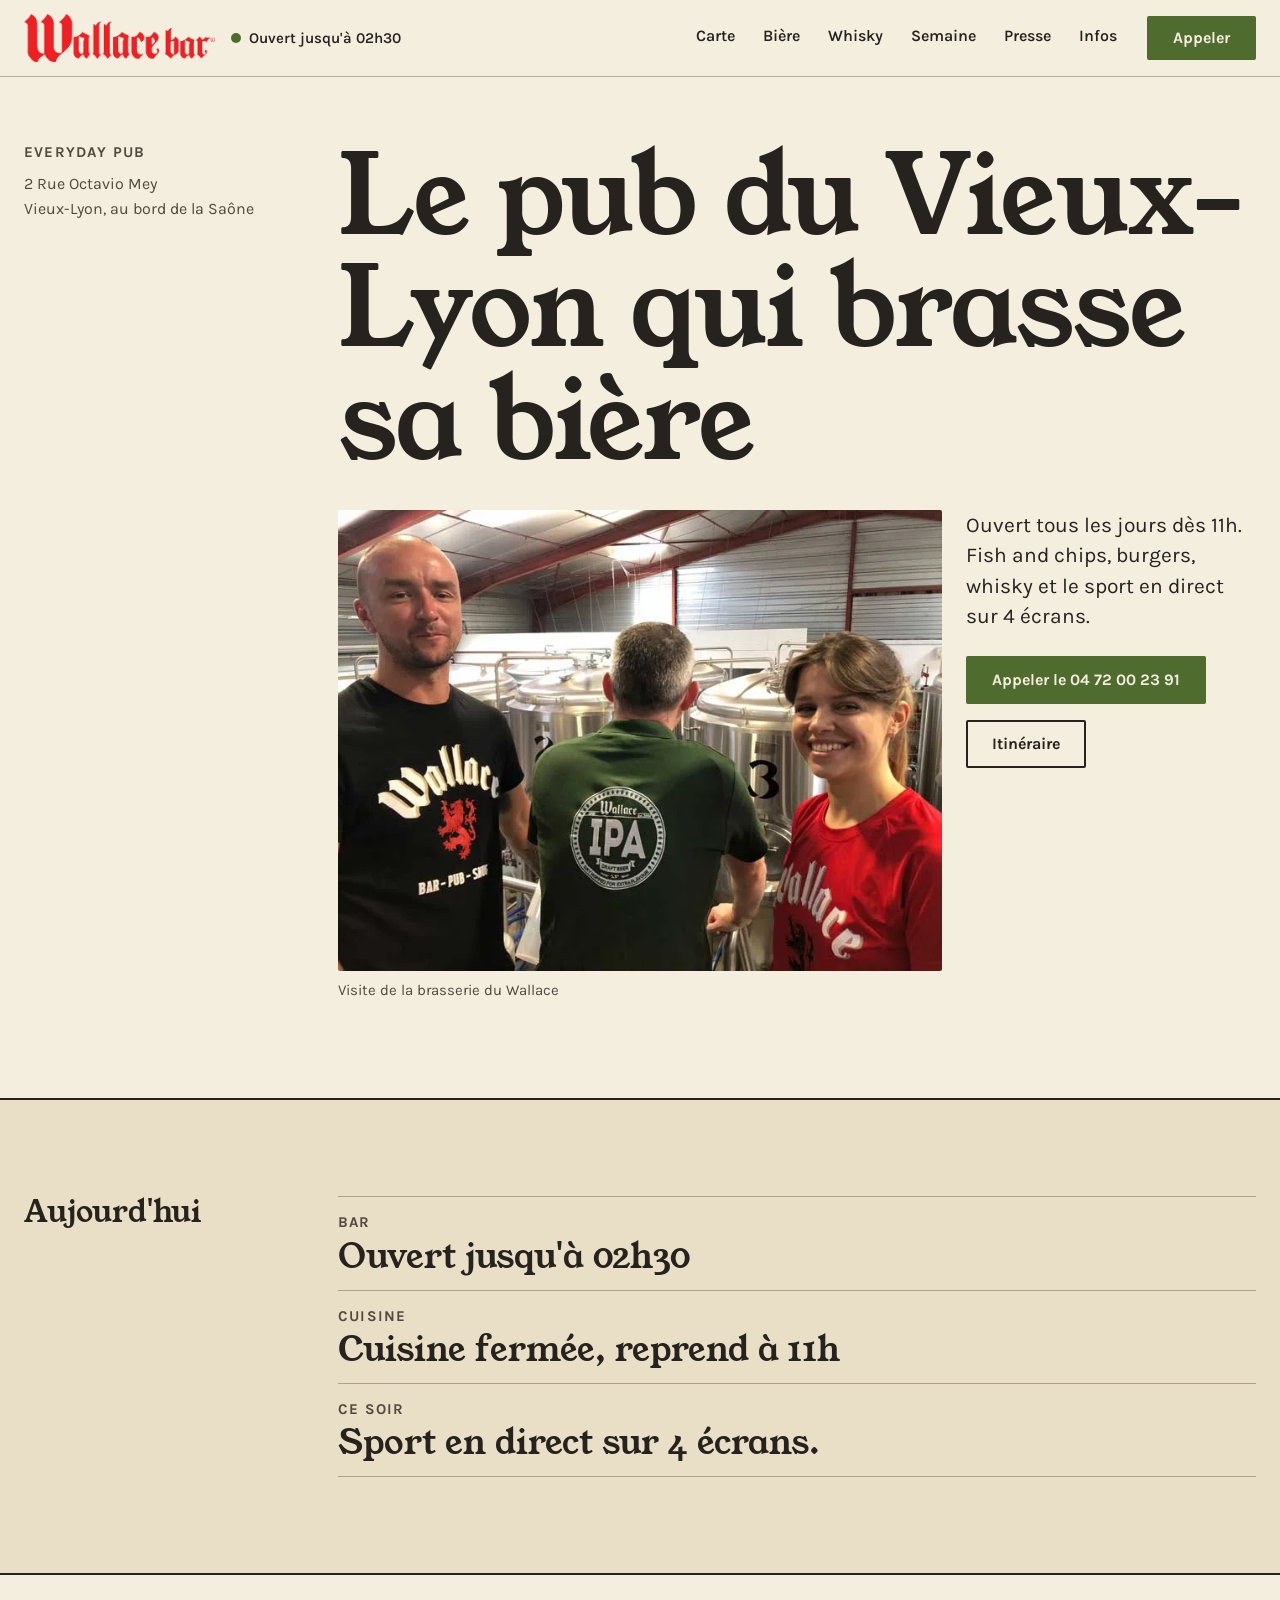
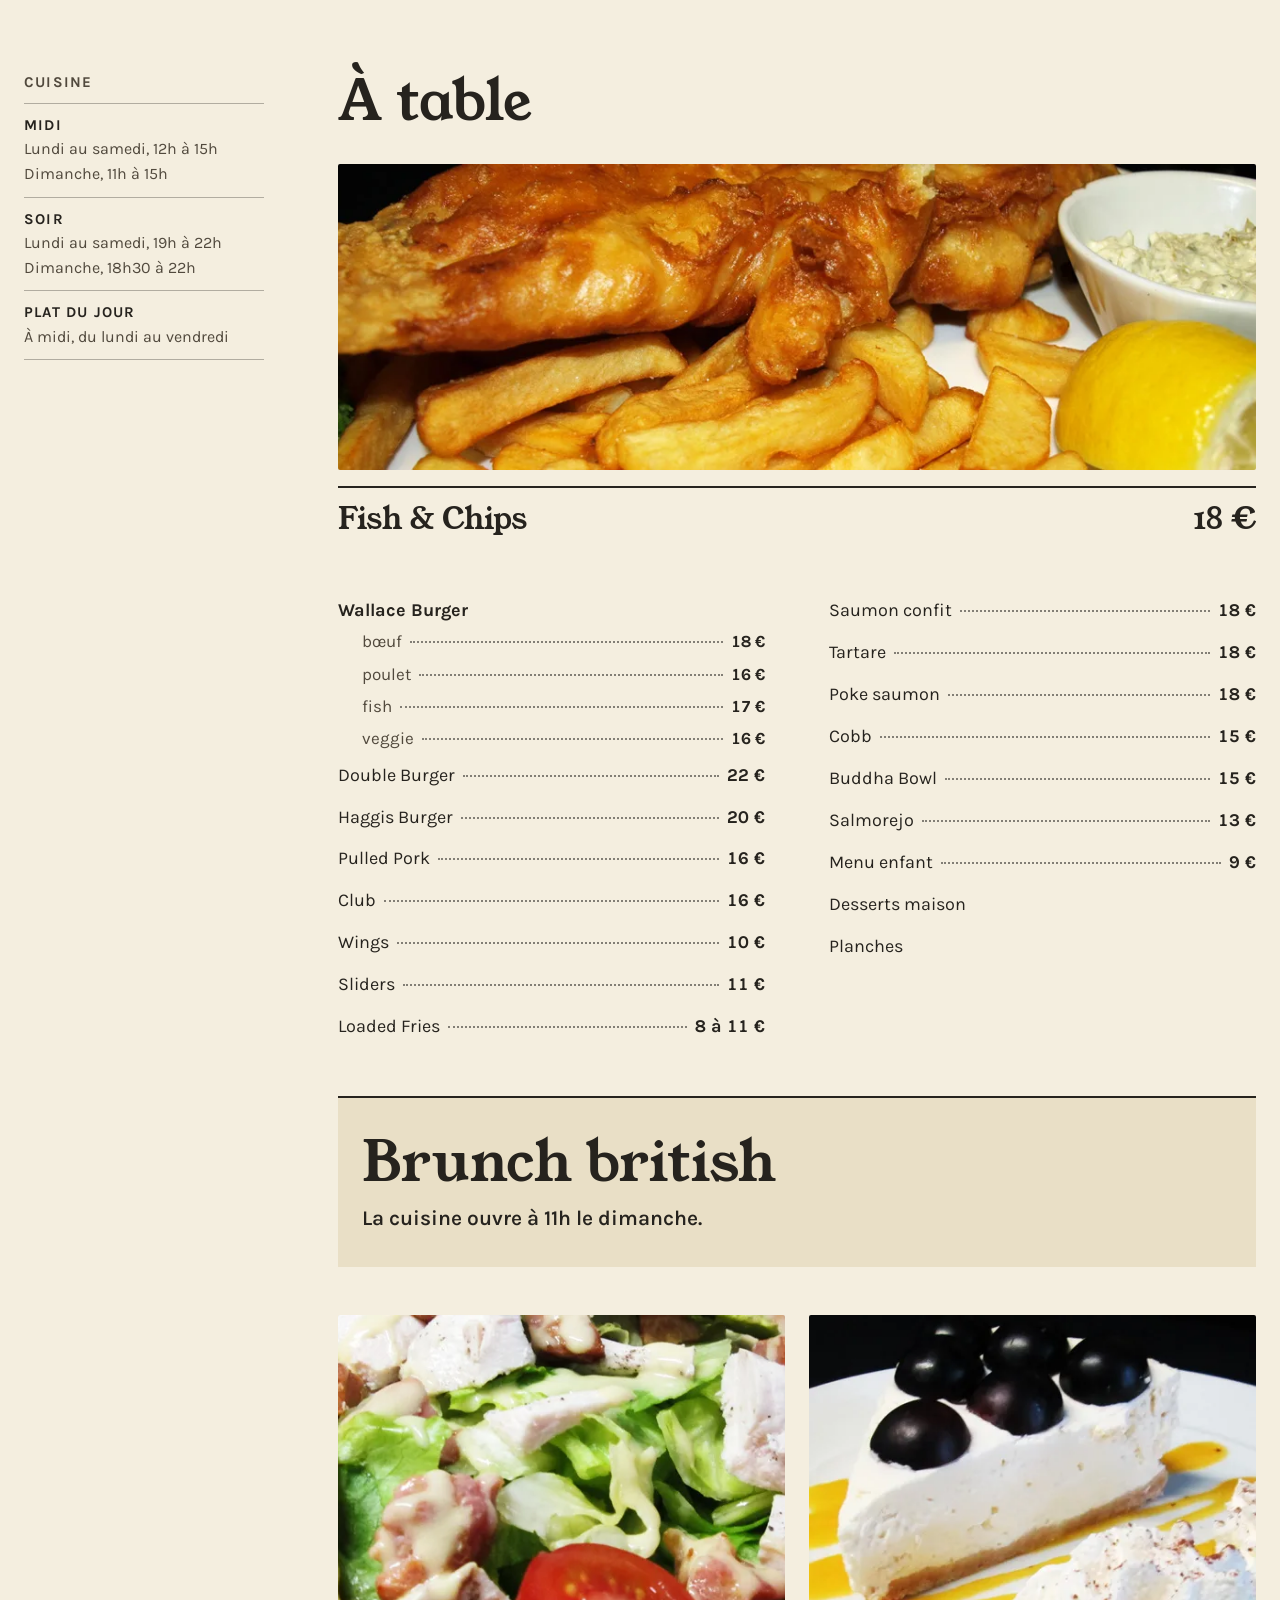
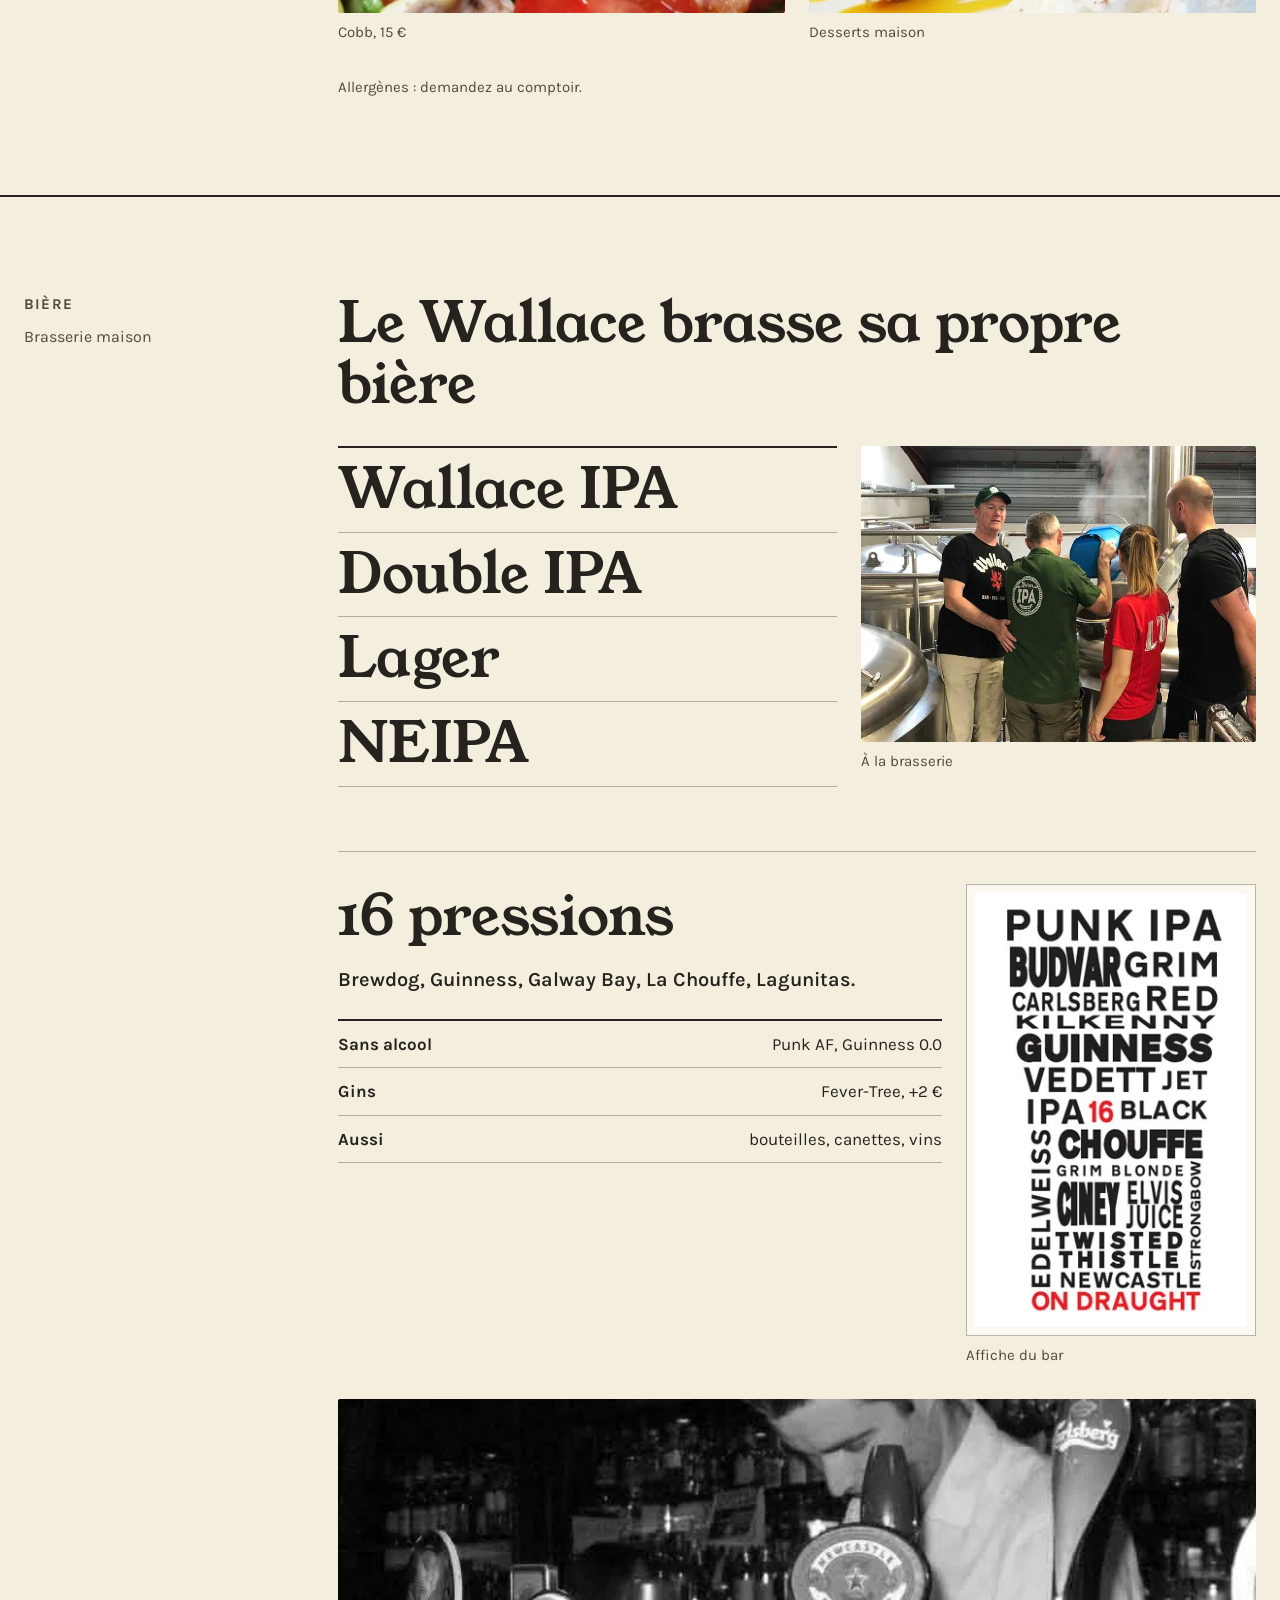
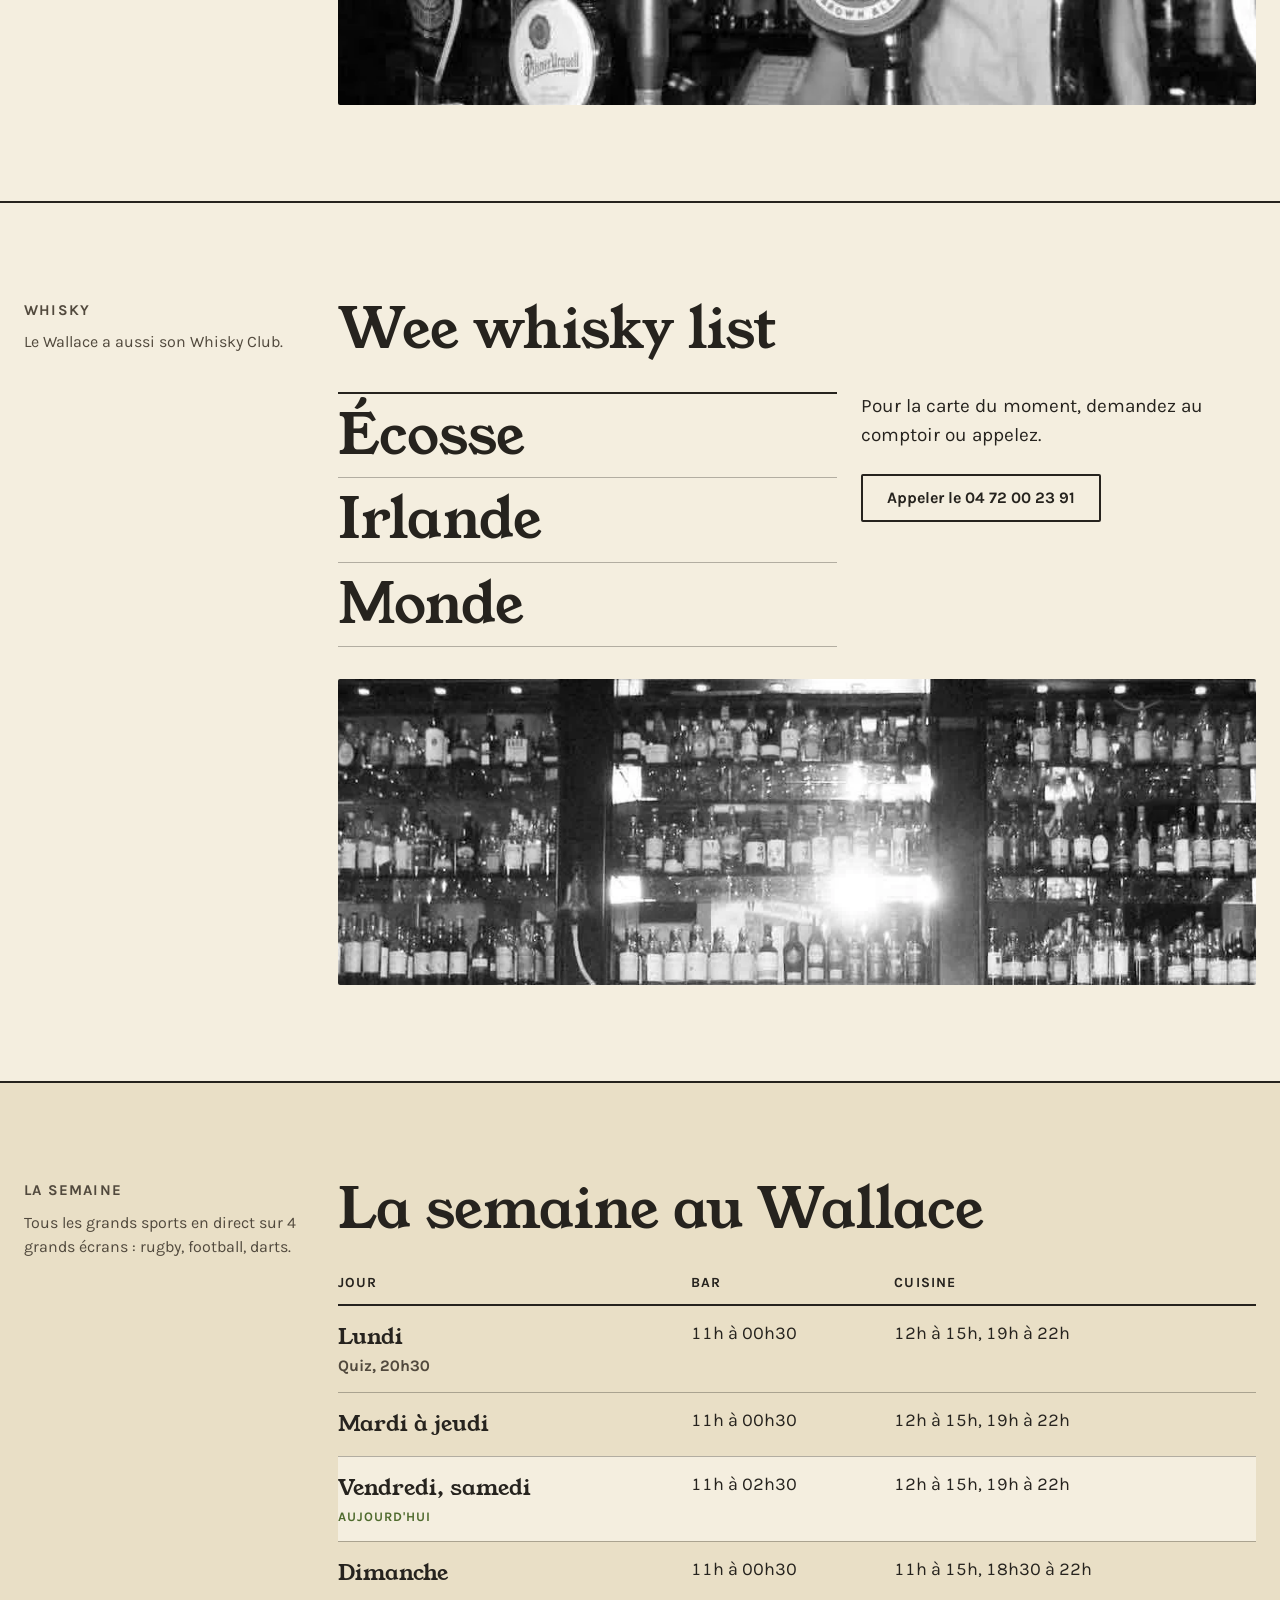
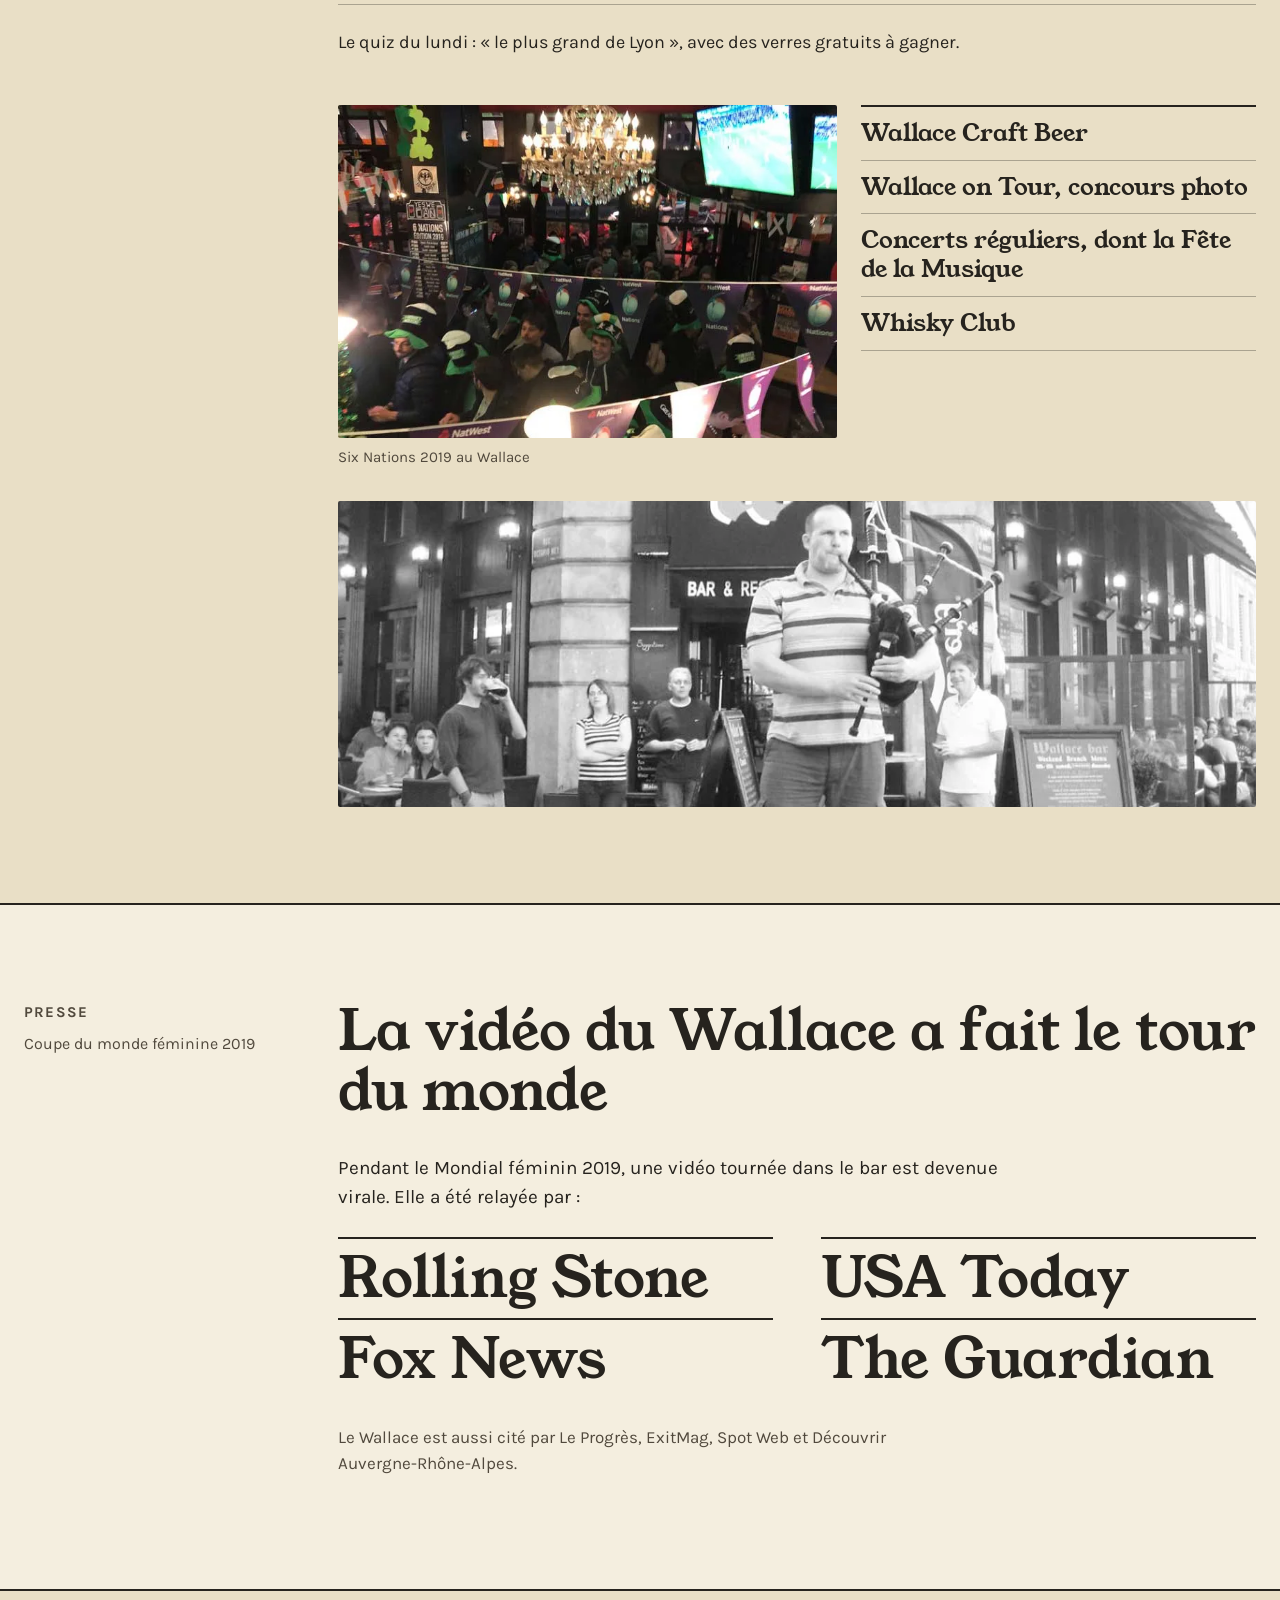
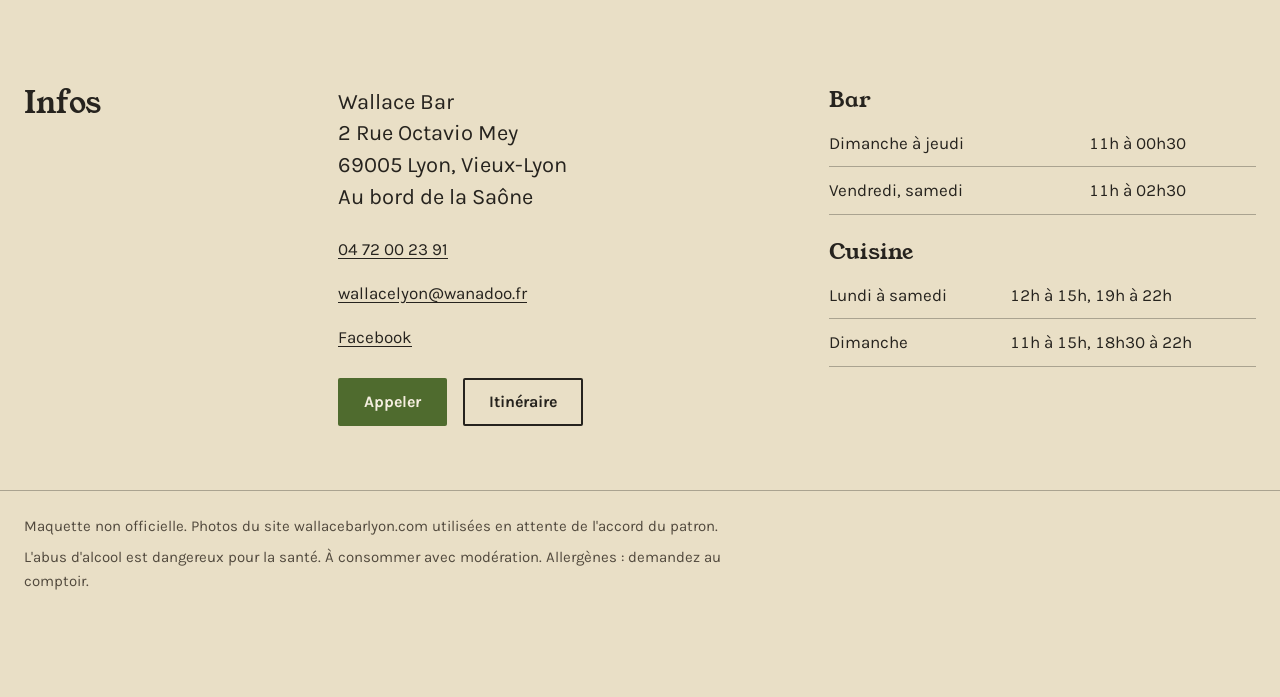
==== commit 9a30c16d: "Passe de corrections apres juge : pub et bar autonomes, choix mis a jour, rapports d'analyse Co-Auth" ====
--- a/bar/index.html
+++ b/bar/index.html
@@ -1,308 +1,310 @@
 <!doctype html>
 <html lang="fr">
 <head>
-  <meta charset="utf-8">
-  <meta name="viewport" content="width=device-width, initial-scale=1">
-  <title>Wallace Bar Lyon, pub du Vieux-Lyon</title>
-  <meta name="description" content="Wallace Bar, 2 rue Octavio Mey à Lyon 5e : fish & chips, burgers, bières de la brasserie maison, sport en direct sur 4 écrans, quiz le lundi à 20h30.">
-  <meta name="theme-color" content="#f6f3ec">
-  <link rel="preconnect" href="https://fonts.googleapis.com">
-  <link rel="preconnect" href="https://fonts.gstatic.com" crossorigin>
-  <link href="https://fonts.googleapis.com/css2?family=Newsreader:ital,opsz,wght@0,6..72,500;0,6..72,600;1,6..72,400&family=Public+Sans:wght@400;600&display=swap" rel="stylesheet">
-  <link rel="stylesheet" href="styles.css">
-  <script>document.documentElement.classList.add('js');</script>
-  <script type="application/ld+json">
-  {
-    "@context": "https://schema.org",
-    "@type": "BarOrPub",
-    "name": "Wallace Bar",
-    "description": "Pub à Lyon : fish & chips, burgers, bières de la brasserie maison, sport en direct sur 4 écrans.",
-    "address": {
-      "@type": "PostalAddress",
-      "streetAddress": "2 Rue Octavio Mey",
-      "postalCode": "69005",
-      "addressLocality": "Lyon",
-      "addressCountry": "FR"
-    },
-    "telephone": "+33472002391",
-    "email": "wallacelyon@wanadoo.fr",
-    "servesCuisine": ["Fish and chips", "Burgers"],
-    "openingHoursSpecification": [
-      { "@type": "OpeningHoursSpecification", "dayOfWeek": ["Sunday", "Monday", "Tuesday", "Wednesday", "Thursday"], "opens": "11:00", "closes": "00:30" },
-      { "@type": "OpeningHoursSpecification", "dayOfWeek": ["Friday", "Saturday"], "opens": "11:00", "closes": "02:30" }
-    ],
-    "sameAs": ["https://www.facebook.com/wallace.bar.9"]
-  }
-  </script>
+<meta charset="utf-8">
+<meta name="viewport" content="width=device-width, initial-scale=1">
+<meta name="robots" content="noindex">
+<title>Wallace Bar, pub brasserie du Vieux-Lyon</title>
+<meta name="description" content="Wallace Bar, 2 Rue Octavio Mey, Lyon 5e. Pub du Vieux-Lyon qui brasse sa bière : Wallace IPA, Double IPA, Lager, NEIPA, 16 pressions, whisky, fish and chips, burgers, sport sur 4 écrans.">
+<meta property="og:type" content="website">
+<meta property="og:locale" content="fr_FR">
+<meta property="og:title" content="Wallace Bar, pub brasserie du Vieux-Lyon">
+<meta property="og:description" content="Le pub du Vieux-Lyon qui brasse sa bière. Maquette non officielle.">
+<meta property="og:image" content="img/og.jpg">
+<meta property="og:image:width" content="1200">
+<meta property="og:image:height" content="630">
+<meta name="theme-color" content="#F4EEDF">
+<link rel="icon" href="data:image/svg+xml,%3Csvg xmlns='http://www.w3.org/2000/svg' viewBox='0 0 64 64'%3E%3Crect width='64' height='64' fill='%2326231E'/%3E%3Ctext x='32' y='47' font-family='serif' font-size='42' text-anchor='middle' fill='%23F4EEDF'%3EW%3C/text%3E%3C/svg%3E">
+<link rel="preconnect" href="https://fonts.googleapis.com">
+<link rel="preconnect" href="https://fonts.gstatic.com" crossorigin>
+<link rel="stylesheet" href="https://fonts.googleapis.com/css2?family=Karla:wght@400;600;700&family=Young+Serif&display=swap">
+<link rel="stylesheet" href="styles.css">
+<script type="application/ld+json">
+{"@context":"https://schema.org","@type":"BarOrPub","name":"Wallace Bar","address":{"@type":"PostalAddress","streetAddress":"2 Rue Octavio Mey","postalCode":"69005","addressLocality":"Lyon","addressCountry":"FR"},"telephone":"+33472002391","email":"wallacelyon@wanadoo.fr","servesCuisine":["Pub","Fish and chips","Burgers"],"sameAs":["https://www.facebook.com/wallace.bar.9"],"openingHoursSpecification":[{"@type":"OpeningHoursSpecification","dayOfWeek":["Sunday","Monday","Tuesday","Wednesday","Thursday"],"opens":"11:00","closes":"00:30"},{"@type":"OpeningHoursSpecification","dayOfWeek":["Friday","Saturday"],"opens":"11:00","closes":"02:30"}]}
+</script>
 </head>
 <body>
-  <a class="skip" href="#contenu">Aller au contenu</a>
-
-  <header class="top">
-    <div class="wrap top__row">
-      <a class="top__logo" href="#haut" aria-label="Wallace Bar, haut de page">
-        <img src="../assets/img/real/wallacebarlogo.png" width="450" height="113" alt="Wallace bar">
-      </a>
-      <nav class="top__nav" aria-label="Principal">
-        <ul>
-          <li><a href="#carte">La carte</a></li>
-          <li><a href="#soirees">Soirées et sport</a></li>
-          <li><a href="#presse">Presse</a></li>
-          <li><a href="#infos">Infos</a></li>
-        </ul>
-      </nav>
-      <p class="status" data-status><span class="status__dot" aria-hidden="true"></span><span class="status__label">Horaires</span></p>
-    </div>
-  </header>
-
-  <main id="contenu">
-    <section class="hero wrap" id="haut" aria-labelledby="hero-titre">
-      <div class="hero__text">
-        <p class="kicker">Pub, Vieux-Lyon</p>
-        <h1 id="hero-titre">Your everyday pub</h1>
-        <p class="hero__lead">Fish &amp; chips, burgers, bière de la brasserie maison et tous les grands sports en direct sur 4 écrans, au bord de la Saône.</p>
-        <p class="hero__actions">
-          <a class="link" href="tel:+33472002391">
-            04 72 00 23 91
-          </a>
-          <a class="link" href="#infos">Horaires et accès</a>
-        </p>
-      </div>
-      <figure class="hero__photo">
-        <img src="../assets/img/real/st-patricks-2019-wallace-01.jpg" width="720" height="540" alt="La salle du Wallace pleine un soir de match, guirlandes de la Coupe des Six Nations, chapeaux verts de la Saint-Patrick et écrans de télévision au fond">
-        <figcaption>Saint-Patrick et Six Nations 2019 au Wallace.</figcaption>
+<a class="skip" href="#contenu">Aller au contenu</a>
+
+<header class="top" id="haut">
+  <div class="wrap top__in">
+    <a class="top__logo" href="#haut" aria-label="Wallace Bar, retour en haut"><img src="img/logo.png" width="191" height="48" alt="Wallace bar"></a>
+    <p class="top__status" id="statut-haut"><span class="dot" aria-hidden="true"></span><span id="statut-haut-texte">Horaires plus bas</span></p>
+    <nav class="nav" aria-label="Sections">
+      <a href="#carte">Carte</a>
+      <a href="#biere">Bière</a>
+      <a href="#whisky">Whisky</a>
+      <a href="#semaine">Semaine</a>
+      <a href="#presse">Presse</a>
+      <a href="#infos">Infos</a>
+    </nav>
+    <a class="btn btn--plein top__call" href="tel:+33472002391">Appeler</a>
+  </div>
+</header>
+
+<main id="contenu">
+
+<section class="sec hero" aria-labelledby="t-hero">
+  <div class="wrap grille">
+    <div class="marge">
+      <p class="eyebrow"><span lang="en">Everyday pub</span></p>
+      <p class="note">2 Rue Octavio Mey<br>Vieux-Lyon, au bord de la Saône</p>
+    </div>
+    <div class="corps">
+      <h1 id="t-hero">Le pub du Vieux-Lyon qui brasse sa bière</h1>
+      <div class="hero__bas">
+        <figure class="hero__photo">
+          <img src="img/hero.webp" width="720" height="550" alt="Trois personnes devant les cuves inox de la brasserie du Wallace, deux portent le tee-shirt Wallace IPA" fetchpriority="high">
+          <figcaption>Visite de la brasserie du Wallace</figcaption>
+        </figure>
+        <div class="hero__texte">
+          <p class="hero__lead">Ouvert tous les jours dès 11h. Fish and chips, burgers, whisky et le sport en direct sur 4 écrans.</p>
+          <div class="hero__btns">
+            <a class="btn btn--plein" href="tel:+33472002391">Appeler le 04 72 00 23 91</a>
+            <a class="btn btn--ligne" href="https://www.google.com/maps/dir/?api=1&amp;destination=2+Rue+Octavio+Mey+69005+Lyon" rel="noopener">Itinéraire</a>
+          </div>
+        </div>
+      </div>
+    </div>
+  </div>
+</section>
+
+<section class="sec sec--kraft today" aria-labelledby="t-today">
+  <div class="wrap grille">
+    <div class="marge"><h2 id="t-today" class="marge__titre">Aujourd'hui</h2></div>
+    <div class="corps">
+      <dl class="lignes" id="aujourdhui">
+        <div><dt>Bar</dt><dd id="a-bar">Horaires dans le tableau de la semaine.</dd></div>
+        <div><dt>Cuisine</dt><dd id="a-cuisine">Midi et soir, voir la carte.</dd></div>
+        <div><dt>Ce soir</dt><dd id="a-soir">Sport en direct sur 4 écrans.</dd></div>
+      </dl>
+    </div>
+  </div>
+</section>
+
+<section class="sec carte" id="carte" aria-labelledby="t-carte">
+  <div class="wrap grille">
+    <div class="marge">
+      <p class="eyebrow">Cuisine</p>
+      <ul class="notes" aria-label="Service">
+        <li><strong>Midi</strong>Lundi au samedi, 12h à 15h<br>Dimanche, 11h à 15h</li>
+        <li><strong>Soir</strong>Lundi au samedi, 19h à 22h<br>Dimanche, 18h30 à 22h</li>
+        <li><strong>Plat du jour</strong>À midi, du lundi au vendredi</li>
+      </ul>
+    </div>
+    <div class="corps">
+      <h2 id="t-carte">À table</h2>
+      <figure class="vedette">
+        <img class="bande" src="img/fish.webp" width="1224" height="325" alt="Fish and chips : filet de poisson pané, frites, citron et sauce tartare" loading="lazy">
+        <figcaption><span>Fish &amp; Chips</span><b>18 €</b></figcaption>
       </figure>
-    </section>
-
-    <section class="sec wrap" id="carte" aria-labelledby="carte-titre">
-      <header class="sec__head">
-        <h2 id="carte-titre">La carte</h2>
-        <p>Restauration midi et soir tous les jours, et brunch le week-end. Plat du jour le midi, du lundi au vendredi. Cuisine : lundi au samedi 12h-15h et 19h-22h, dimanche 11h-15h et 18h30-22h.</p>
-      </header>
-
-      <h3 class="sub">Cuisine</h3>
-      <div class="menu">
-        <section class="menu__group" aria-labelledby="g-plats">
-          <h4 id="g-plats">Plats</h4>
-          <ul class="items">
-            <li><span class="n">Fish &amp; Chips</span><span class="p">18 €</span></li>
-            <li><span class="n">Pulled Pork</span><span class="p">16 €</span></li>
-            <li><span class="n">Club</span><span class="p">16 €</span></li>
-            <li><span class="n">Saumon confit</span><span class="p">18 €</span></li>
-            <li><span class="n">Tartare</span><span class="p">18 €</span></li>
-          </ul>
-        </section>
-        <section class="menu__group" aria-labelledby="g-burgers">
-          <h4 id="g-burgers">Burgers</h4>
-          <ul class="items">
-            <li><span class="n">Wallace Burger bœuf</span><span class="p">18 €</span></li>
-            <li><span class="n">Wallace Burger poulet</span><span class="p">16 €</span></li>
-            <li><span class="n">Wallace Burger fish</span><span class="p">17 €</span></li>
-            <li><span class="n">Wallace Burger veggie</span><span class="p">16 €</span></li>
-            <li><span class="n">Double Burger</span><span class="p">22 €</span></li>
-            <li><span class="n">Haggis Burger</span><span class="p">20 €</span></li>
-          </ul>
-        </section>
-        <section class="menu__group" aria-labelledby="g-partage">
-          <h4 id="g-partage">À partager</h4>
-          <ul class="items">
-            <li><span class="n">Wings</span><span class="p">10 €</span></li>
-            <li><span class="n">Sliders</span><span class="p">11 €</span></li>
-            <li><span class="n">Loaded Fries</span><span class="p">8 à 11 €</span></li>
-            <li><span class="n">Planches</span><span class="p"></span></li>
-          </ul>
-        </section>
-        <section class="menu__group" aria-labelledby="g-salades">
-          <h4 id="g-salades">Salades et bowls</h4>
-          <ul class="items">
-            <li><span class="n">Cobb</span><span class="p">15 €</span></li>
-            <li><span class="n">Buddha Bowl</span><span class="p">15 €</span></li>
-            <li><span class="n">Poke saumon</span><span class="p">18 €</span></li>
-            <li><span class="n">Salmorejo</span><span class="p">13 €</span></li>
-          </ul>
-        </section>
-        <section class="menu__group" aria-labelledby="g-enfants">
-          <h4 id="g-enfants">Enfants et desserts</h4>
-          <ul class="items">
-            <li><span class="n">Menu enfant</span><span class="p">9 €</span></li>
-            <li><span class="n">Desserts maison</span><span class="p"></span></li>
-          </ul>
-        </section>
-        <figure class="menu__photo">
-          <img src="../assets/img/real/food-slider-fish-and-chips.jpg" width="1224" height="325" loading="lazy" alt="Fish and chips : filet de poisson en beignet doré, frites épaisses, sauce tartare et quartier de citron">
-          <figcaption>Fish &amp; chips.</figcaption>
+      <div class="carte__cols">
+        <ul class="plats" aria-label="Burgers et plats pub">
+          <li class="plats__t"><span>Wallace Burger</span></li>
+          <li class="plats__s"><span>bœuf</span><i></i><b>18 €</b></li>
+          <li class="plats__s"><span>poulet</span><i></i><b>16 €</b></li>
+          <li class="plats__s"><span>fish</span><i></i><b>17 €</b></li>
+          <li class="plats__s"><span>veggie</span><i></i><b>16 €</b></li>
+          <li><span>Double Burger</span><i></i><b>22 €</b></li>
+          <li><span>Haggis Burger</span><i></i><b>20 €</b></li>
+          <li><span>Pulled Pork</span><i></i><b>16 €</b></li>
+          <li><span>Club</span><i></i><b>16 €</b></li>
+          <li><span>Wings</span><i></i><b>10 €</b></li>
+          <li><span>Sliders</span><i></i><b>11 €</b></li>
+          <li><span>Loaded Fries</span><i></i><b>8 à 11 €</b></li>
+        </ul>
+        <ul class="plats" aria-label="Assiettes, salades et desserts">
+          <li><span>Saumon confit</span><i></i><b>18 €</b></li>
+          <li><span>Tartare</span><i></i><b>18 €</b></li>
+          <li><span>Poke saumon</span><i></i><b>18 €</b></li>
+          <li><span>Cobb</span><i></i><b>15 €</b></li>
+          <li><span>Buddha Bowl</span><i></i><b>15 €</b></li>
+          <li><span>Salmorejo</span><i></i><b>13 €</b></li>
+          <li><span>Menu enfant</span><i></i><b>9 €</b></li>
+          <li><span>Desserts maison</span></li>
+          <li><span>Planches</span></li>
+        </ul>
+      </div>
+      <div class="brunch">
+        <h3>Brunch british</h3>
+        <p>La cuisine ouvre à 11h le dimanche.</p>
+      </div>
+      <div class="duo">
+        <figure><img class="bande" src="img/cobb.webp" width="1224" height="325" alt="Salade Cobb : poulet, œuf, tomate, fromage" loading="lazy"><figcaption>Cobb, 15 €</figcaption></figure>
+        <figure><img class="bande" src="img/dessert.webp" width="1224" height="325" alt="Cheesecake sur une assiette blanche" loading="lazy"><figcaption>Desserts maison</figcaption></figure>
+      </div>
+      <p class="legal">Allergènes : demandez au comptoir.</p>
+    </div>
+  </div>
+</section>
+
+<section class="sec biere" id="biere" aria-labelledby="t-biere">
+  <div class="wrap grille">
+    <div class="marge">
+      <p class="eyebrow">Bière</p>
+      <p class="note">Brasserie maison</p>
+    </div>
+    <div class="corps">
+      <h2 id="t-biere">Le Wallace brasse sa propre bière</h2>
+      <div class="biere__haut">
+        <ul class="maison" aria-label="Bières brassées au Wallace">
+          <li>Wallace IPA</li>
+          <li>Double IPA</li>
+          <li>Lager</li>
+          <li>NEIPA</li>
+        </ul>
+        <figure class="biere__photo">
+          <img class="bande bande--haute" src="img/brasserie.webp" width="720" height="551" alt="Deux brasseurs et une cliente autour d'une cuve, la brasserie du Wallace" loading="lazy">
+          <figcaption>À la brasserie</figcaption>
         </figure>
       </div>
 
-      <h3 class="sub">Boissons</h3>
-      <div class="drinks">
-        <div class="drinks__list">
-          <section class="menu__group" aria-labelledby="g-maison">
-            <h4 id="g-maison">Brasserie maison</h4>
-            <ul class="plain">
-              <li>Wallace IPA</li>
-              <li>Double IPA</li>
-              <li>Lager</li>
-              <li>NEIPA</li>
-            </ul>
-          </section>
-          <section class="menu__group" aria-labelledby="g-pressions">
-            <h4 id="g-pressions">16 pressions</h4>
-            <ul class="plain">
-              <li>Brewdog</li>
-              <li>Guinness</li>
-              <li>Galway Bay</li>
-              <li>La Chouffe</li>
-              <li>Lagunitas</li>
-            </ul>
-            <p class="note">Et d’autres, en bouteilles et canettes aussi.</p>
-          </section>
-          <section class="menu__group" aria-labelledby="g-sans">
-            <h4 id="g-sans">Sans alcool</h4>
-            <ul class="plain">
-              <li>Punk AF</li>
-              <li>Guinness 0.0</li>
-            </ul>
-          </section>
-          <section class="menu__group" aria-labelledby="g-spiritueux">
-            <h4 id="g-spiritueux">Whisky, gin, vin</h4>
-            <ul class="plain">
-              <li>Wee whisky list : Écosse, Irlande, monde</li>
-              <li>Gins Fever-Tree, +2 €</li>
-              <li>Vins</li>
-            </ul>
-          </section>
+      <div class="pressions">
+        <div class="pressions__texte">
+          <h3>16 pressions</h3>
+          <p class="pressions__marques">Brewdog, Guinness, Galway Bay, La Chouffe, Lagunitas.</p>
+          <dl class="aussi">
+            <div><dt>Sans alcool</dt><dd>Punk AF, Guinness 0.0</dd></div>
+            <div><dt>Gins</dt><dd>Fever-Tree, +2 €</dd></div>
+            <div><dt>Aussi</dt><dd>bouteilles, canettes, vins</dd></div>
+          </dl>
         </div>
-        <div class="drinks__photos">
-          <figure>
-            <img src="../assets/img/real/wallace-brewery-beer-ipa-visit-01.jpg" width="720" height="550" loading="lazy" alt="Trois personnes devant les cuves inox de la brasserie du Wallace, deux en tee-shirt Wallace et un de dos avec le logo IPA">
-            <figcaption>Visite de la brasserie.</figcaption>
-          </figure>
+        <figure class="affiche">
+          <a href="img/pressions.webp"><img src="img/pressions.webp" width="280" height="447" alt="Affiche du bar : les 16 pressions" loading="lazy"></a>
+          <figcaption>Affiche du bar</figcaption>
+        </figure>
+      </div>
+      <img class="bande" src="img/zinc.webp" width="960" height="256" alt="Un barman tire une pression, poignées de pompes Edelweiss et Carlsberg" loading="lazy">
+    </div>
+  </div>
+</section>
+
+<section class="sec whisky" id="whisky" aria-labelledby="t-whisky">
+  <div class="wrap grille">
+    <div class="marge">
+      <p class="eyebrow">Whisky</p>
+      <p class="note">Le Wallace a aussi son Whisky Club.</p>
+    </div>
+    <div class="corps">
+      <h2 id="t-whisky"><span lang="en">Wee whisky list</span></h2>
+      <div class="whisky__haut">
+        <ul class="origines" aria-label="Origines">
+          <li>Écosse</li>
+          <li>Irlande</li>
+          <li>Monde</li>
+        </ul>
+        <div class="whisky__texte">
+          <p>Pour la carte du moment, demandez au comptoir ou appelez.</p>
+          <a class="btn btn--ligne" href="tel:+33472002391">Appeler le 04 72 00 23 91</a>
         </div>
       </div>
-    </section>
-
-    <section class="sec wrap" id="soirees" aria-labelledby="soirees-titre">
-      <header class="sec__head">
-        <h2 id="soirees-titre">Soirées et sport</h2>
-        <p>Rugby, football, darts : tous les grands sports en direct sur 4 grands écrans.</p>
-      </header>
-      <div class="events">
-        <ul class="agenda">
-          <li>
-            <span class="agenda__when">Lundi, 20h30</span>
-            <div><h3>Quiz</h3><p>Le plus grand quiz de Lyon, avec des verres gratuits à gagner.</p></div>
-          </li>
-          <li>
-            <span class="agenda__when">Direct</span>
-            <div><h3>Sport sur 4 écrans</h3><p>Tous les grands sports en direct.</p></div>
-          </li>
-          <li>
-            <span class="agenda__when">Régulier</span>
-            <div><h3>Concerts</h3><p>Des concerts réguliers, dont la Fête de la Musique.</p></div>
-          </li>
-          <li>
-            <span class="agenda__when">Club</span>
-            <div><h3>Whisky Club</h3><p>Le club whisky du Wallace.</p></div>
-          </li>
-          <li>
-            <span class="agenda__when">Bière</span>
-            <div><h3>Wallace Craft Beer</h3><p>Un rendez-vous bière du bar.</p></div>
-          </li>
-          <li>
-            <span class="agenda__when">Concours</span>
-            <div><h3>Wallace on Tour</h3><p>Un concours photo.</p></div>
-          </li>
-        </ul>
-      </div>
-    </section>
-
-    <section class="sec wrap" id="presse" aria-labelledby="presse-titre">
-      <header class="sec__head">
-        <h2 id="presse-titre">Dans la presse</h2>
-        <p>En juillet 2019, une vidéo tournée au Wallace pendant le Mondial féminin a fait le tour du monde.</p>
-      </header>
-      <div class="press">
-        <h3>Juillet 2019</h3>
-        <div class="press__body">
-          <p class="note">Vidéo du Mondial féminin, relayée par</p>
-          <ul class="press__list">
-            <li>Rolling Stone</li>
-            <li>USA Today</li>
-            <li>Fox News</li>
-            <li>The Guardian</li>
-          </ul>
+      <img class="bande bande--etagere" src="img/etagere.webp" width="1224" height="327" alt="L'étagère de bouteilles derrière le comptoir du Wallace, en noir et blanc" loading="lazy">
+    </div>
+  </div>
+</section>
+
+<section class="sec sec--kraft semaine" id="semaine" aria-labelledby="t-semaine">
+  <div class="wrap grille">
+    <div class="marge">
+      <p class="eyebrow">La semaine</p>
+      <p class="note">Tous les grands sports en direct sur 4 grands écrans : rugby, football, darts.</p>
+    </div>
+    <div class="corps">
+      <h2 id="t-semaine">La semaine au Wallace</h2>
+      <table class="jours" id="jours">
+        <thead>
+          <tr><th scope="col">Jour</th><th scope="col">Bar</th><th scope="col">Cuisine</th></tr>
+        </thead>
+        <tbody>
+          <tr data-j="1"><th scope="row">Lundi<small>Quiz, 20h30</small></th><td data-l="Bar">11h à 00h30</td><td data-l="Cuisine">12h à 15h, 19h à 22h</td></tr>
+          <tr data-j="2 3 4"><th scope="row">Mardi à jeudi</th><td data-l="Bar">11h à 00h30</td><td data-l="Cuisine">12h à 15h, 19h à 22h</td></tr>
+          <tr data-j="5 6"><th scope="row">Vendredi, samedi</th><td data-l="Bar">11h à 02h30</td><td data-l="Cuisine">12h à 15h, 19h à 22h</td></tr>
+          <tr data-j="0"><th scope="row">Dimanche</th><td data-l="Bar">11h à 00h30</td><td data-l="Cuisine">11h à 15h, 18h30 à 22h</td></tr>
+        </tbody>
+      </table>
+      <p class="semaine__note">Le quiz du lundi : « le plus grand de Lyon », avec des verres gratuits à gagner.</p>
+
+      <div class="semaine__duo">
+        <figure>
+          <img class="bande bande--haute" src="img/salle.webp" width="720" height="540" alt="La salle du Wallace un soir de Six Nations 2019, lustre et écrans de télévision" loading="lazy">
+          <figcaption>Six Nations 2019 au Wallace</figcaption>
+        </figure>
+        <ul class="evts" aria-label="Événements">
+          <li>Wallace Craft Beer</li>
+          <li>Wallace on Tour, concours photo</li>
+          <li>Concerts réguliers, dont la Fête de la Musique</li>
+          <li>Whisky Club</li>
+        </ul>
+      </div>
+      <img class="bande bande--cornemuse" src="img/cornemuse.webp" width="1224" height="327" alt="Un joueur de cornemuse devant la façade du Wallace, terrasse pleine" loading="lazy">
+    </div>
+  </div>
+</section>
+
+<section class="sec presse" id="presse" aria-labelledby="t-presse">
+  <div class="wrap grille">
+    <div class="marge">
+      <p class="eyebrow">Presse</p>
+      <p class="note">Coupe du monde féminine 2019</p>
+    </div>
+    <div class="corps">
+      <h2 id="t-presse">La vidéo du Wallace a fait le tour du monde</h2>
+      <p class="presse__lead">Pendant le Mondial féminin 2019, une vidéo tournée dans le bar est devenue virale. Elle a été relayée par :</p>
+      <ul class="medias">
+        <li>Rolling Stone</li>
+        <li>USA Today</li>
+        <li>Fox News</li>
+        <li>The Guardian</li>
+      </ul>
+      <p class="presse__reg">Le Wallace est aussi cité par Le Progrès, ExitMag, Spot Web et Découvrir Auvergne-Rhône-Alpes.</p>
+    </div>
+  </div>
+</section>
+
+</main>
+
+<footer class="sec infos" id="infos">
+  <div class="wrap grille">
+    <div class="marge"><h2 class="marge__titre">Infos</h2></div>
+    <div class="corps infos__in">
+      <div class="infos__col">
+        <address>
+          Wallace Bar<br>
+          2 Rue Octavio Mey<br>
+          69005 Lyon, Vieux-Lyon<br>
+          Au bord de la Saône
+        </address>
+        <p><a href="tel:+33472002391">04 72 00 23 91</a><br><a href="mailto:wallacelyon@wanadoo.fr">wallacelyon@wanadoo.fr</a><br><a href="https://www.facebook.com/wallace.bar.9" rel="noopener">Facebook</a></p>
+        <div class="infos__btns">
+          <a class="btn btn--plein" href="tel:+33472002391">Appeler</a>
+          <a class="btn btn--ligne" href="https://www.google.com/maps/dir/?api=1&amp;destination=2+Rue+Octavio+Mey+69005+Lyon" rel="noopener">Itinéraire</a>
         </div>
-        <h3>Aussi dans</h3>
-        <div class="press__body">
-          <ul class="press__list">
-            <li>Le Progrès</li>
-            <li>ExitMag</li>
-            <li>Spot Web</li>
-            <li>Découvrir Auvergne-Rhône-Alpes</li>
-            <li>Brunch british</li>
-          </ul>
-        </div>
-      </div>
-    </section>
-
-    <section class="sec wrap" id="infos" aria-labelledby="infos-titre">
-      <header class="sec__head">
-        <h2 id="infos-titre">Infos pratiques</h2>
-      </header>
-      <div class="info">
-        <div class="info__block">
-          <h3>Bar</h3>
-          <ul class="rows" id="hours">
-            <li data-days="0,1,2,3,4"><span>Dimanche au jeudi</span><span>11h à 00h30</span></li>
-            <li data-days="5,6"><span>Vendredi et samedi</span><span>11h à 02h30</span></li>
-          </ul>
-        </div>
-        <div class="info__block">
-          <h3>Cuisine</h3>
-          <ul class="rows">
-            <li><span>Lundi au samedi</span><span>12h-15h, 19h-22h</span></li>
-            <li><span>Dimanche</span><span>11h-15h, 18h30-22h</span></li>
-          </ul>
-        </div>
-        <div class="info__block">
-          <h3>Adresse</h3>
-          <address>
-            Wallace Bar<br>
-            2 Rue Octavio Mey<br>
-            69005 Lyon
-          </address>
-          <p class="note">Vieux-Lyon, bord de Saône.</p>
-          <p><a class="link" href="https://www.google.com/maps/search/?api=1&amp;query=2+Rue+Octavio+Mey+69005+Lyon" target="_blank" rel="noopener">Itinéraire<span class="sr"> (nouvelle fenêtre)</span></a></p>
-        </div>
-        <div class="info__block">
-          <h3>Contact</h3>
-          <ul class="plain">
-            <li><a class="link" href="tel:+33472002391">04 72 00 23 91</a></li>
-            <li><a class="link" href="mailto:wallacelyon@wanadoo.fr">wallacelyon@wanadoo.fr</a></li>
-            <li><a class="link" href="https://www.facebook.com/wallace.bar.9" target="_blank" rel="noopener">Facebook<span class="sr"> (nouvelle fenêtre)</span></a></li>
-          </ul>
-        </div>
-      </div>
-    </section>
-  </main>
-
-  <footer class="foot">
-    <div class="wrap foot__row">
-      <p>Maquette non officielle du Wallace Bar. Photos : Wallace Bar, à valider par le propriétaire.</p>
-      <p>&copy; <span id="year">2026</span></p>
-    </div>
-  </footer>
-
-  <nav class="dock" aria-label="Accès rapide">
-    <a href="tel:+33472002391">
-      Appeler
-    </a>
-    <a href="https://www.google.com/maps/search/?api=1&amp;query=2+Rue+Octavio+Mey+69005+Lyon" target="_blank" rel="noopener">
-      Itinéraire
-    </a>
-  </nav>
-
-  <script src="main.js"></script>
+      </div>
+      <div class="infos__col">
+        <h3>Bar</h3>
+        <table class="mini">
+          <tr><th scope="row">Dimanche à jeudi</th><td>11h à 00h30</td></tr>
+          <tr><th scope="row">Vendredi, samedi</th><td>11h à 02h30</td></tr>
+        </table>
+        <h3>Cuisine</h3>
+        <table class="mini">
+          <tr><th scope="row">Lundi à samedi</th><td>12h à 15h, 19h à 22h</td></tr>
+          <tr><th scope="row">Dimanche</th><td>11h à 15h, 18h30 à 22h</td></tr>
+        </table>
+      </div>
+    </div>
+  </div>
+  <div class="wrap pied">
+    <p>Maquette non officielle. Photos du site wallacebarlyon.com utilisées en attente de l'accord du patron.</p>
+    <p>L'abus d'alcool est dangereux pour la santé. À consommer avec modération. Allergènes : demandez au comptoir.</p>
+  </div>
+</footer>
+
+<nav class="dock" aria-label="Contact rapide">
+  <a href="tel:+33472002391">Appeler</a>
+  <a href="https://www.google.com/maps/dir/?api=1&amp;destination=2+Rue+Octavio+Mey+69005+Lyon" rel="noopener">Itinéraire</a>
+</nav>
+
+<script src="main.js"></script>
 </body>
 </html>
--- a/bar/styles.css
+++ b/bar/styles.css
@@ -1,172 +1,261 @@
 :root {
-  --paper: #f6f3ec;
-  --ink: #1c2230;
-  --ink-soft: #4a5163;
-  --rule: #d4cec0;
-  --accent: #7b2e3b;
-
-  --serif: "Newsreader", Georgia, "Times New Roman", serif;
-  --sans: "Public Sans", "Segoe UI", sans-serif;
-
-  --s1: 4px;
-  --s2: 8px;
-  --s3: 16px;
-  --s4: 24px;
-  --s5: 32px;
-  --s6: 48px;
-  --s7: 64px;
-  --s8: 96px;
+  --papier: #F4EEDF;
+  --kraft: #E9DFC6;
+  --encre: #26231E;
+  --encre-douce: #51493D;
+  --houblon: #4F6B2E;
+  --rouille: #A44A19;
+  --filet: rgba(38, 35, 30, 0.32);
+  --font-titre: "Young Serif", Georgia, serif;
+  --font-texte: "Karla", "Helvetica Neue", Arial, sans-serif;
+  --r: 2px;
+  --s1: 8px;
+  --s2: 16px;
+  --s3: 24px;
+  --s4: 32px;
+  --s5: 48px;
+  --s6: 64px;
+  --s7: 96px;
+  --ease: cubic-bezier(0.25, 1, 0.5, 1);
 }
 
 *, *::before, *::after { box-sizing: border-box; }
-
-html { scroll-behavior: smooth; scroll-padding-top: 80px; -webkit-text-size-adjust: 100%; }
-
+html { scroll-behavior: smooth; scroll-padding-top: 112px; -webkit-text-size-adjust: 100%; }
 body {
   margin: 0;
-  background: var(--paper);
-  color: var(--ink);
-  font-family: var(--sans);
-  font-size: 1rem;
-  line-height: 1.6;
-  -webkit-font-smoothing: antialiased;
-}
-
+  background: var(--papier);
+  color: var(--encre);
+  font-family: var(--font-texte);
+  font-size: 17px;
+  line-height: 1.55;
+  padding-bottom: 72px;
+}
 img { display: block; max-width: 100%; height: auto; }
-ul { list-style: none; margin: 0; padding: 0; }
-h1, h2, h3, h4, p, figure, address { margin: 0; }
-address { font-style: normal; }
-a { color: inherit; }
-
-.sr {
-  position: absolute; width: 1px; height: 1px; margin: -1px; padding: 0;
-  overflow: hidden; clip: rect(0 0 0 0); white-space: nowrap; border: 0;
-}
-
-:focus-visible { outline: 2px solid var(--accent); outline-offset: 3px; }
+a { color: inherit; text-underline-offset: 3px; }
+h1, h2, h3 { font-family: var(--font-titre); font-weight: 400; margin: 0; line-height: 1.08; }
+h2 { font-size: clamp(34px, 4.6vw, 56px); margin-bottom: var(--s4); }
+h3 { font-size: 28px; line-height: 1.15; }
+p { margin: 0 0 var(--s2); max-width: 62ch; }
+ul, dl, address { margin: 0; padding: 0; list-style: none; font-style: normal; }
+:focus-visible { outline: 3px solid var(--encre); outline-offset: 3px; }
+.sr { position: absolute; width: 1px; height: 1px; overflow: hidden; clip: rect(0 0 0 0); white-space: nowrap; }
+
+.wrap { width: 100%; max-width: 1360px; margin: 0 auto; padding: 0 var(--s3); }
 
 .skip {
-  position: absolute; left: var(--s3); top: -80px; z-index: 50;
-  background: var(--ink); color: var(--paper); padding: var(--s2) var(--s3);
-}
-.skip:focus { top: var(--s3); }
-
-.wrap { width: 100%; max-width: 40rem; margin-inline: auto; padding-inline: var(--s4); }
-
-.kicker, .sub, .menu__group h4, .agenda__when, .info__block h3, .press h3, .foot {
-  font-size: 0.75rem; font-weight: 600; letter-spacing: 0.12em; text-transform: uppercase;
-  line-height: 1.5; color: var(--ink-soft);
-}
-.note { font-size: 0.875rem; color: var(--ink-soft); }
-
-/* En-tête */
-.top { background: var(--paper); border-bottom: 1px solid var(--rule); }
-.top__row { display: flex; flex-wrap: wrap; align-items: center; justify-content: space-between; gap: var(--s2) var(--s4); padding-block: var(--s3); }
-.top__logo img { height: 28px; width: auto; }
-.top__nav { order: 3; width: 100%; }
-.top__nav ul { display: flex; flex-wrap: wrap; gap: 0 var(--s4); }
-.top__nav a { display: inline-flex; align-items: center; min-height: 44px; font-size: 0.9375rem; text-decoration: none; }
-.top__nav a:hover { color: var(--accent); text-decoration: underline; text-underline-offset: 4px; }
-
-.status { display: flex; align-items: center; gap: var(--s2); font-size: 0.875rem; }
-.status__dot { width: 8px; height: 8px; border-radius: 50%; border: 1.5px solid var(--ink-soft); }
-.status.is-open { color: var(--accent); font-weight: 600; }
-.status.is-open .status__dot { background: var(--accent); border-color: var(--accent); }
-
-/* Intro */
-.hero { padding-block: var(--s8) var(--s7); }
-.kicker { margin-bottom: var(--s3); }
-.hero h1 { font-family: var(--serif); font-weight: 500; font-size: 2.5rem; line-height: 1.12; letter-spacing: -0.01em; }
-.hero__lead { margin-top: var(--s4); font-family: var(--serif); font-size: 1.25rem; line-height: 1.55; }
-.hero__actions { margin-top: var(--s4); display: flex; flex-wrap: wrap; gap: 0 var(--s4); }
-
-.link {
-  display: inline-flex; align-items: center; min-height: 44px;
-  color: var(--accent); text-decoration-line: underline; text-decoration-thickness: 1px; text-underline-offset: 4px;
-}
-.link:hover { color: var(--ink); }
-
-figure { max-width: 420px; }
-figcaption { margin-top: var(--s2); font-family: var(--serif); font-style: italic; font-size: 0.9375rem; line-height: 1.4; color: var(--ink-soft); }
-.hero__photo { margin-top: var(--s6); }
-
-/* Sections */
-.sec { padding-block: var(--s7); border-top: 1px solid var(--rule); }
-.sec__head h2 { font-family: var(--serif); font-weight: 500; font-size: 1.75rem; line-height: 1.2; }
-.sec__head p { margin-top: var(--s2); color: var(--ink-soft); }
-
-.sub { margin-top: var(--s6); padding-bottom: var(--s2); border-bottom: 1px solid var(--rule); }
-
-/* Carte */
-.menu__group { margin-top: var(--s5); }
-.menu__group h4 { margin-bottom: var(--s2); }
-.items li { display: flex; align-items: baseline; padding-block: 3px; }
-.items .n { display: flex; flex: 1; min-width: 0; font-family: var(--serif); font-size: 1.0625rem; line-height: 1.4; }
-.items .n::after { content: ""; flex: 1; min-width: 12px; margin: 0 6px; transform: translateY(-4px); border-bottom: 1px dotted var(--ink-soft); }
-.items li:has(.p:empty) .n::after { display: none; }
-.items .p { font-family: var(--serif); font-size: 1.0625rem; font-variant-numeric: lining-nums tabular-nums; white-space: nowrap; }
-.plain li { padding-block: 2px; font-family: var(--serif); font-size: 1.0625rem; line-height: 1.4; }
-.menu__group .note { margin-top: var(--s2); }
-.menu__photo, .drinks__photos { margin-top: var(--s6); }
-
-/* Agenda, presse, infos : étiquette puis texte */
-.agenda, .info, .press { margin-top: var(--s5); }
-.agenda li, .info__block, .press > h3 {
-  display: grid; grid-template-columns: 9rem minmax(0, 1fr); column-gap: var(--s4);
-}
-.agenda li, .info__block { padding-block: var(--s3); border-top: 1px solid var(--rule); align-items: baseline; }
-.agenda li:last-child, .info__block:last-child { border-bottom: 1px solid var(--rule); }
-.agenda h3 { font-family: var(--serif); font-weight: 600; font-size: 1.125rem; line-height: 1.3; }
-.agenda p { color: var(--ink-soft); }
-
-.press > h3 { display: block; margin-top: var(--s5); padding-top: var(--s3); border-top: 1px solid var(--rule); }
-.press > h3:first-child { margin-top: 0; }
-.press__body { margin-top: var(--s2); }
-.press__body .note { margin-bottom: var(--s2); }
-.press__list li { font-family: var(--serif); font-size: 1.1875rem; line-height: 1.4; padding-block: 2px; }
-
-.rows li { display: flex; justify-content: space-between; gap: var(--s3); padding-block: 2px; }
-.rows li.is-today { font-weight: 600; }
-address { font-family: var(--serif); font-size: 1.0625rem; line-height: 1.45; }
-.info__block > .note, .info__block > p { grid-column: 2; }
-.info__block .link { min-height: 44px; }
-
-.foot { border-top: 1px solid var(--rule); padding-block: var(--s5) var(--s7); }
-.foot__row { display: flex; justify-content: space-between; gap: var(--s4); flex-wrap: wrap; }
-.foot p { max-width: 52ch; text-transform: none; letter-spacing: 0.02em; font-weight: 400; font-size: 0.875rem; }
-
-.dock { display: none; }
-
-.js .fade { opacity: 0; transition: opacity 0.5s ease-out; }
-.js .fade.in { opacity: 1; }
-
-@media (min-width: 861px) {
-  .top__row { flex-wrap: nowrap; }
-  .top__nav { order: 0; width: auto; margin-left: auto; }
-}
-
-@media (max-width: 860px) {
-  .hero { padding-block: var(--s7) var(--s6); }
-  .sec { padding-block: var(--s6); }
-  body { padding-bottom: 56px; }
-  .dock {
-    display: grid; grid-template-columns: 1fr 1fr;
-    position: fixed; left: 0; right: 0; bottom: 0; z-index: 30;
-    background: var(--paper); border-top: 1px solid var(--rule);
-  }
-  .dock a { display: flex; align-items: center; justify-content: center; min-height: 56px; font-size: 0.9375rem; text-decoration: none; color: var(--accent); }
-  .dock a + a { border-left: 1px solid var(--rule); }
-}
-
-@media (max-width: 480px) {
-  .agenda li, .info__block { grid-template-columns: minmax(0, 1fr); row-gap: 2px; }
-  .info__block > .note, .info__block > p { grid-column: 1; }
-  .hero h1 { font-size: 2.125rem; }
-  .foot__row { flex-direction: column; }
+  position: absolute; left: var(--s2); top: -60px; z-index: 60;
+  background: var(--encre); color: var(--papier); padding: 12px 16px; border-radius: var(--r);
+}
+.skip:focus { top: var(--s2); }
+
+.btn {
+  display: inline-flex; align-items: center; justify-content: center;
+  min-height: 48px; padding: 0 var(--s3);
+  font: 700 16px/1 var(--font-texte);
+  text-decoration: none; border-radius: var(--r); border: 2px solid transparent;
+  transition: background-color 120ms var(--ease), color 120ms var(--ease);
+}
+.btn--plein { background: var(--houblon); color: var(--papier); }
+.btn--plein:hover { background: var(--encre); }
+.btn--ligne { border-color: var(--encre); color: var(--encre); }
+.btn--ligne:hover { background: var(--encre); color: var(--papier); }
+.btn:active { transform: translateY(1px); }
+
+.top { position: sticky; top: 0; z-index: 50; background: var(--papier); border-bottom: 1px solid var(--filet); }
+.top__in { display: flex; flex-wrap: wrap; align-items: center; column-gap: var(--s2); }
+.top__logo { display: block; flex: none; line-height: 0; padding: 8px 0; }
+.top__logo img { width: 124px; height: auto; }
+.top__status { order: 2; display: flex; align-items: center; gap: 8px; margin: 0 0 0 auto; font-size: 14px; font-weight: 600; line-height: 1.2; text-align: right; }
+.nav { order: 3; flex: 0 0 100%; display: flex; gap: 0; margin: 0 calc(var(--s3) * -1); padding: 0 var(--s2); overflow-x: auto; scrollbar-width: none; border-top: 1px solid var(--filet); }
+.nav::-webkit-scrollbar { display: none; }
+.nav a {
+  flex: none; display: inline-flex; align-items: center; min-height: 44px; padding: 0 14px;
+  text-decoration: none; font-weight: 600; font-size: 16px;
+  border-bottom: 3px solid transparent;
+}
+.nav a:hover { border-bottom-color: var(--encre-douce); }
+.nav a[aria-current="true"] { border-bottom-color: var(--encre); }
+.top__call { display: none; min-height: 44px; }
+.dot { width: 10px; height: 10px; border-radius: 50%; background: var(--encre-douce); flex: none; }
+.dot--ouvert { background: var(--houblon); }
+.dot--ferme { background: var(--rouille); }
+
+.sec { padding: var(--s6) 0; border-top: 2px solid var(--encre); }
+.sec--kraft { background: var(--kraft); }
+.hero { border-top: 0; padding-top: var(--s5); }
+.grille { display: grid; grid-template-columns: minmax(0, 1fr); gap: var(--s3); }
+.marge, .corps { min-width: 0; }
+.marge__titre { font-size: 30px; margin: 0; }
+.eyebrow {
+  margin: 0 0 var(--s1);
+  font-weight: 700; font-size: 15px; letter-spacing: 0.08em; text-transform: uppercase;
+  color: var(--encre-douce);
+}
+.note { margin: 0; font-size: 16px; color: var(--encre-douce); max-width: 30ch; }
+.notes li { padding: 10px 0; border-top: 1px solid var(--filet); font-size: 16px; color: var(--encre-douce); }
+.notes li:last-child { border-bottom: 1px solid var(--filet); }
+.notes strong { display: block; color: var(--encre); font-size: 15px; letter-spacing: 0.08em; text-transform: uppercase; }
+
+.hero h1 { font-size: clamp(42px, 8.6vw, 112px); line-height: 1.02; letter-spacing: -0.01em; margin-bottom: var(--s4); max-width: 14ch; }
+.hero__bas { display: grid; gap: var(--s3); }
+.hero__photo { margin: 0; }
+.hero__photo img { width: 100%; aspect-ratio: 4 / 3; object-fit: cover; object-position: 50% 20%; border-radius: var(--r); }
+figcaption { margin-top: var(--s1); font-size: 15px; color: var(--encre-douce); }
+.hero__lead { font-size: 21px; line-height: 1.45; margin-bottom: var(--s3); }
+.hero__btns { display: grid; gap: var(--s2); }
+
+.lignes div { display: grid; gap: 2px; padding: 14px 0; border-top: 1px solid var(--filet); }
+.lignes div:last-child { border-bottom: 1px solid var(--filet); }
+.lignes dt { font-weight: 700; font-size: 15px; letter-spacing: 0.08em; text-transform: uppercase; color: var(--encre-douce); }
+.lignes dd { margin: 0; font-family: var(--font-titre); font-size: clamp(24px, 3vw, 34px); line-height: 1.15; }
+
+.bande { width: 100%; border-radius: var(--r); object-fit: cover; aspect-ratio: 3 / 2; margin-top: var(--s4); }
+.bande--haute { margin-top: 0; aspect-ratio: 4 / 3; }
+.bande--etagere { object-position: 50% 40%; }
+.bande--cornemuse { object-position: 50% 45%; }
+
+.vedette { margin: 0 0 var(--s5); }
+.vedette .bande { margin-top: 0; object-position: 50% 55%; }
+.vedette figcaption { display: flex; justify-content: space-between; align-items: baseline; gap: var(--s2); margin-top: var(--s2); padding-top: var(--s1); border-top: 2px solid var(--encre); font-family: var(--font-titre); font-size: 30px; color: var(--encre); }
+.vedette figcaption b { font-weight: 400; }
+.carte__cols { display: grid; gap: 0 var(--s6); }
+.plats li { display: flex; align-items: baseline; gap: var(--s1); padding: 7px 0; font-size: 18px; }
+.plats li i { flex: 1; min-width: 16px; border-bottom: 2px dotted rgba(38, 35, 30, 0.55); transform: translateY(-4px); }
+.plats b { font-weight: 700; font-variant-numeric: tabular-nums; white-space: nowrap; }
+.plats__t { padding-bottom: 0 !important; font-weight: 700; }
+.plats__s { padding-left: var(--s3) !important; padding-top: 3px !important; padding-bottom: 3px !important; font-size: 17px !important; color: var(--encre-douce); }
+.plats__s b { color: var(--encre); }
+.brunch { margin-top: var(--s5); padding: var(--s4) var(--s3); background: var(--kraft); border-top: 2px solid var(--encre); }
+.brunch h3 { font-size: clamp(36px, 5vw, 56px); margin-bottom: var(--s1); }
+.brunch p { margin: 0; font-size: 21px; font-weight: 600; max-width: none; }
+.duo { display: grid; gap: var(--s3); margin-top: var(--s5); }
+.duo figure { margin: 0; }
+.duo .bande { margin-top: 0; aspect-ratio: 3 / 2; }
+.legal { margin: var(--s4) 0 0; font-size: 15px; color: var(--encre-douce); }
+
+.biere__haut { display: grid; gap: var(--s4); }
+.maison { border-top: 2px solid var(--encre); align-self: start; }
+.maison li { padding: 10px 0 12px; border-bottom: 1px solid var(--filet); font-family: var(--font-titre); font-size: clamp(36px, 5vw, 56px); line-height: 1.1; }
+.biere__photo { margin: 0; }
+.pressions { display: grid; gap: var(--s4); margin-top: var(--s6); padding-top: var(--s4); border-top: 1px solid var(--filet); align-items: start; }
+.pressions__texte h3 { font-size: clamp(34px, 4.6vw, 56px); margin-bottom: var(--s2); }
+.pressions__marques { font-size: 20px; font-weight: 600; }
+.aussi { margin-top: var(--s3); border-top: 2px solid var(--encre); }
+.aussi div { display: flex; justify-content: space-between; gap: var(--s2); padding: 10px 0; border-bottom: 1px solid var(--filet); }
+.aussi dt { font-weight: 700; }
+.aussi dd { margin: 0; text-align: right; }
+.affiche { margin: 0; }
+.affiche a { display: block; width: fit-content; padding: 8px; background: #FBF8F0; border: 1px solid var(--filet); }
+.affiche img { width: 100%; max-width: 280px; height: auto; }
+
+.whisky__haut { display: grid; gap: var(--s4); }
+.origines { border-top: 2px solid var(--encre); }
+.origines li { padding: 10px 0 12px; border-bottom: 1px solid var(--filet); font-family: var(--font-titre); font-size: clamp(36px, 5vw, 56px); line-height: 1.1; }
+.whisky__texte p { font-size: 19px; }
+.whisky__texte .btn { margin-top: var(--s1); }
+
+.jours { width: 100%; border-collapse: collapse; font-size: 18px; font-variant-numeric: tabular-nums; }
+.jours thead th { text-align: left; font-size: 14px; letter-spacing: 0.08em; text-transform: uppercase; padding: 0 0 10px; border-bottom: 2px solid var(--encre); }
+.jours tbody th { text-align: left; font-family: var(--font-titre); font-weight: 400; font-size: 22px; }
+.jours tbody th small { display: block; font-family: var(--font-texte); font-size: 16px; font-weight: 700; color: var(--encre-douce); }
+.jours td, .jours tbody th { padding: 14px 12px 14px 0; border-bottom: 1px solid var(--filet); vertical-align: top; }
+.jours tr.est-aujourdhui th::after { content: "Aujourd'hui"; display: block; margin-top: 2px; font-family: var(--font-texte); font-size: 13px; font-weight: 700; letter-spacing: 0.08em; text-transform: uppercase; color: var(--houblon); }
+.jours tr.est-aujourdhui td, .jours tr.est-aujourdhui th { background: var(--papier); }
+.semaine__note { margin-top: var(--s3); font-size: 18px; }
+.semaine__duo { display: grid; gap: var(--s4); margin-top: var(--s5); align-items: start; }
+.semaine__duo figure { margin: 0; }
+.evts { border-top: 2px solid var(--encre); }
+.evts li { padding: 12px 0; border-bottom: 1px solid var(--filet); font-family: var(--font-titre); font-size: 24px; line-height: 1.2; }
+
+.presse__lead { font-size: 19px; }
+.medias { margin: var(--s3) 0; border-top: 2px solid var(--encre); }
+.medias li { padding: 8px 0 10px; border-bottom: 1px solid var(--filet); font-family: var(--font-titre); font-size: clamp(32px, 5vw, 56px); line-height: 1.1; }
+.presse__reg { color: var(--encre-douce); font-size: 17px; }
+
+.infos { background: var(--kraft); padding-bottom: var(--s4); }
+.infos__in { display: grid; gap: var(--s5); }
+.infos h3 { font-size: 22px; margin: var(--s3) 0 var(--s1); }
+.infos h3:first-child { margin-top: 0; }
+.infos address { font-size: 22px; line-height: 1.45; margin-bottom: var(--s2); }
+.infos__col > p a { display: inline-block; padding: 6px 0; min-height: 44px; }
+.infos__btns { display: flex; flex-wrap: wrap; gap: var(--s2); margin-top: var(--s2); }
+.mini { width: 100%; border-collapse: collapse; font-variant-numeric: tabular-nums; }
+.mini th, .mini td { text-align: left; padding: 10px 0; border-bottom: 1px solid var(--filet); font-weight: 400; }
+.mini th { padding-right: var(--s2); }
+.pied { margin-top: var(--s6); padding-top: var(--s3); border-top: 1px solid var(--filet); font-size: 15px; }
+.pied p { margin: 0 0 var(--s1); color: var(--encre-douce); max-width: 80ch; }
+
+.dock {
+  position: fixed; left: 0; right: 0; bottom: 0; z-index: 55; display: grid; grid-template-columns: 1fr 1fr;
+  background: var(--encre); padding-bottom: env(safe-area-inset-bottom);
+}
+.dock a { display: flex; align-items: center; justify-content: center; min-height: 56px; color: var(--papier); font-weight: 700; text-decoration: none; }
+.dock a:first-child { background: var(--houblon); }
+.dock :focus-visible { outline-color: var(--papier); }
+
+@media (min-width: 700px) {
+  .hero__btns { display: flex; flex-wrap: wrap; }
+  .duo { grid-template-columns: 1fr 1fr; }
+  .bande { aspect-ratio: 3 / 1; }
+  .bande--haute { aspect-ratio: 4 / 3; }
+  .duo .bande { aspect-ratio: 3 / 2; }
+  .carte__cols { grid-template-columns: 1fr 1fr; }
+  .top__logo img { width: 191px; }
+  .top__status { font-size: 15px; }
+  .semaine__duo { grid-template-columns: 1fr 1fr; }
+  .semaine__duo .bande { aspect-ratio: 3 / 2; }
+}
+
+@media (min-width: 900px) {
+  body { padding-bottom: 0; }
+  .dock { display: none; }
+  html { scroll-padding-top: 88px; }
+  .top__in { flex-wrap: nowrap; min-height: 76px; }
+  .top__status { order: 0; margin: 0; }
+  .nav { order: 0; flex: 1 1 auto; margin: 0; padding: 0; border-top: 0; justify-content: flex-end; }
+  .top__call { display: inline-flex; order: 4; }
+  .sec { padding: var(--s7) 0; }
+  .hero { padding-top: var(--s6); }
+  .grille { grid-template-columns: repeat(12, minmax(0, 1fr)); column-gap: var(--s3); }
+  .marge { grid-column: 1 / 4; }
+  .corps { grid-column: 4 / 13; }
+  .marge .notes { max-width: 240px; }
+  .sec:not(.hero) .marge { position: sticky; top: 100px; align-self: start; }
+  .hero__bas { grid-template-columns: repeat(9, minmax(0, 1fr)); column-gap: var(--s3); align-items: start; }
+  .hero__photo { grid-column: 1 / 7; }
+  .hero__texte { grid-column: 7 / 10; padding-top: 0; }
+  .hero__photo img { aspect-ratio: 720 / 550; }
+  .biere__haut { grid-template-columns: repeat(9, minmax(0, 1fr)); column-gap: var(--s3); }
+  .maison { grid-column: 1 / 6; }
+  .biere__photo { grid-column: 6 / 10; }
+  .pressions { grid-template-columns: repeat(9, minmax(0, 1fr)); column-gap: var(--s3); }
+  .pressions__texte { grid-column: 1 / 7; }
+  .affiche { grid-column: 7 / 10; justify-self: end; }
+  .whisky__haut { grid-template-columns: repeat(9, minmax(0, 1fr)); column-gap: var(--s3); }
+  .origines { grid-column: 1 / 6; }
+  .whisky__texte { grid-column: 6 / 10; }
+  .semaine__duo { grid-template-columns: repeat(9, minmax(0, 1fr)); column-gap: var(--s3); }
+  .semaine__duo figure { grid-column: 1 / 6; }
+  .semaine__duo .evts { grid-column: 6 / 10; }
+  .medias { display: grid; grid-template-columns: 1fr 1fr; column-gap: var(--s5); border-top: 0; }
+  .medias li { border-top: 2px solid var(--encre); border-bottom: 0; }
+  .infos__in { grid-template-columns: 1fr 1fr; gap: var(--s6); }
 }
 
 @media (prefers-reduced-motion: reduce) {
   html { scroll-behavior: auto; }
-  *, *::before, *::after { transition: none !important; animation: none !important; }
-  .js .fade { opacity: 1; }
-}
+  * { transition: none !important; }
+}
+
+@media (max-width: 699px) {
+  .jours thead { position: absolute; width: 1px; height: 1px; overflow: hidden; clip: rect(0 0 0 0); }
+  .jours, .jours tbody, .jours tr, .jours tbody th, .jours td { display: block; }
+  .jours tr { padding: var(--s2) 0; border-bottom: 1px solid var(--filet); }
+  .jours tbody th, .jours td { padding: 2px 0; border: 0; background: none !important; }
+  .jours tbody th { margin-bottom: 6px; }
+  .jours td { display: grid; grid-template-columns: 88px 1fr; gap: var(--s1); }
+  .jours td::before { content: attr(data-l); font-size: 14px; font-weight: 700; letter-spacing: 0.06em; text-transform: uppercase; color: var(--encre-douce); padding-top: 3px; }
+  .jours tr.est-aujourdhui th::after { display: inline; margin: 0 0 0 var(--s1); }
+  .jours tr.est-aujourdhui { background: var(--papier); padding-left: var(--s1); padding-right: var(--s1); }
+  .jours tbody th small { display: block; }
+}
